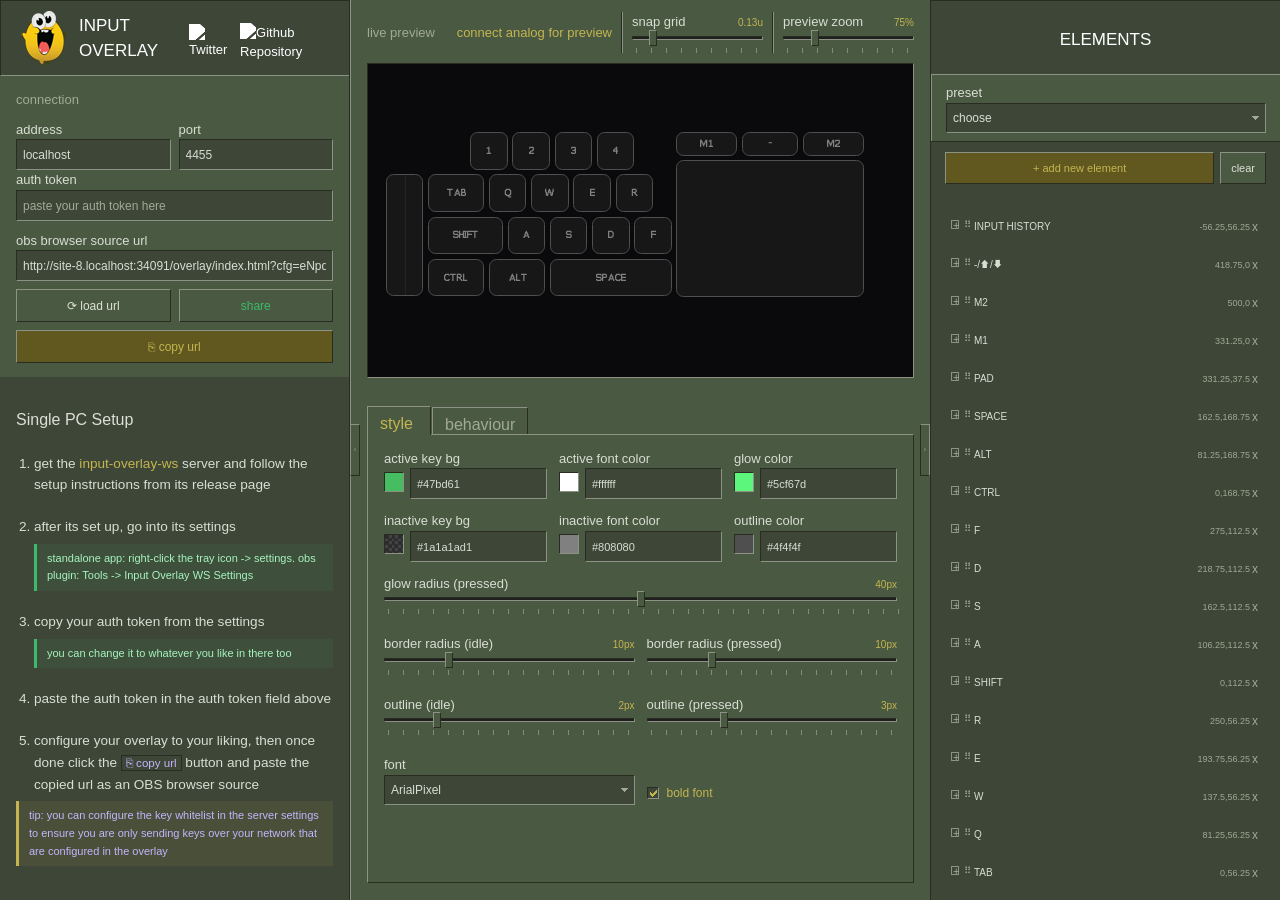
==== overlay/index.html @ 1a4e4457 "overlay: keycode helpers, move dirs, input_history el, move to top on active bool" ====
<!-- guh -->
<!doctype html>
<html lang="en">

<head>
    <meta charset="utf-8">
    <meta name="viewport" content="width=device-width, initial-scale=1.0">
    <title>input overlay configurator</title>
    <link rel="icon" type="image/png" href="media/favicon.png" />
    <link rel="preconnect" href="https://fonts.googleapis.com">
    <link rel="preconnect" href="https://fonts.gstatic.com" crossorigin>
    <link href="https://fonts.googleapis.com/css2?family=Inter:wght@300;400;500;600;700&display=swap" rel="stylesheet">
    <link rel="stylesheet" href="https://cdn.jsdelivr.net/npm/@simonwep/pickr/dist/themes/classic.min.css"
        onerror="this.href='scripts/libs/pickr.min.css'" />
    <link rel="stylesheet" type="text/css" href="style.css">
    <!--suppress JSDeprecatedSymbols -->
    <script>if (navigator.onLine) { document.write('<script src="https://cdn.counter.dev/script.js" data-id="8990aad5-58d6-440b-9322-f04502f4214f" data-utcoffset="1"><\/script>') }</script>
</head>

<body>
    <div class="overlay-container" id="overlay">
        <div class="status-wrapper" id="status-wrapper">
            <div class="return status" id="return">
                <button class="return-button" style="background: none; border: none; color:aliceblue; cursor:pointer;"
                    id="return-button">edit this overlay</button>
            </div>
            <div class="status" id="status">
                <div class="status-current" id="status-current">connecting...</div>
                <div class="status-log" id="status-log"></div>
            </div>
        </div>
        <div class="container" id="inner-overlay-container"
            style="position:absolute;top:50%;left:50%;transform:translate(-50%,-50%);">
            <div class="top-section">
                <div class="keyboard-section" id="keyboard-target"></div>
            </div>
            <div class="bottom-section" id="mouse-target"></div>
        </div>
    </div>
    <div id="configurator">
        <aside class="cfg-sidebar" id="cfg-sidebar">
            <div class="cfg-title">
                <img src="media/favicon.png" width="54" alt="" />
                <span class="cfg-title-text">INPUT OVERLAY</span>
                <a href="https://x.com/girlglock_" target="_blank" style="margin-right: 1px;"><img
                        src="https://www.toptal.com/designers/htmlarrows/assets/images/twitter-button-light-4b743ac5.svg"
                        style="width: 14px; height: 14px; margin-right: 1px; margin-top: 8px; filter: brightness(0) saturate(100%) invert(100%);"
                        alt="Twitter">
                </a>
                <a href="https://github.com/girlglock/input-overlay" target="_blank" style="margin-right: 1px;"><img
                        src="https://upload.wikimedia.org/wikipedia/commons/9/91/Octicons-mark-github.svg"
                        style="width: 14px; height: 14px; margin-right: 1px; margin-top: 8px; filter: brightness(0) saturate(100%) invert(100%);"
                        alt="Github Repository">
                </a>
            </div>

            <section class="cfg-panel">
                <div class="cfg-panel-title">connection</div>
                <div class="cfg-row cfg-row--2col">
                    <div class="cfg-field">
                        <label class="cfg-label" for="wsaddress">address</label>
                        <input class="cfg-input config-input" id="wsaddress" type="text" value="localhost">
                    </div>
                    <div class="cfg-field">
                        <label class="cfg-label" for="wsport">port</label>
                        <input class="cfg-input config-input" id="wsport" type="number" value="4455">
                    </div>
                </div>
                <div class="cfg-field">
                    <label class="cfg-label" for="wsauth">auth token</label>
                    <input class="cfg-input config-input" id="wsauth" type="text"
                        style="-webkit-text-security: disc;"
                        placeholder="paste your auth token here">
                </div>
                <div class="cfg-field" style="margin-top:10px;">
                    <label class="cfg-label" for="generatedlink">obs browser source url</label>
                    <div class="link-container">
                        <input class="cfg-input" id="generatedlink" type="text">
                    </div>
                </div>
                <div class="cfg-row cfg-row--2col cfg-btn-grid" style="margin-top:8px;">
                    <button class="cfg-btn" id="loadbtn">⟳ load url</button>
                    <button class="cfg-btn cfg-btn--share" id="copysharebtn">share</button>
                    <button class="cfg-btn cfg-btn--accent" id="copybtn">⎘ copy url</button>
                </div>
                <div id="authwarning" class="cfg-auth-warning" style="display:none;">
                    ⚠ copy url includes your auth token, don't share it publicly. use share button instead
                </div>
            </section>
            <div class="cfg-flyouts">
                <div class="cfg-accordion-inner instructions">
                    <h1>Single PC Setup</h1>
                    <ol>
                        <li>get the <a href="https://github.com/girlglock/input-overlay/releases"
                                target="_blank">input-overlay-ws</a> server and follow the setup instructions from its release page</li>
                        <li>after its set up, go into its settings</li>
                        <blockquote class="note note--green">standalone app: right-click the tray icon -> settings. obs plugin: Tools -> Input Overlay WS Settings</blockquote>
                        <li>copy your auth token from the settings</li>
                        <blockquote class="note note--green">you can change it to whatever you like in there too
                        </blockquote>
                        <li>paste the auth token in the auth token field above</li>
                        <li>configure your overlay to your liking, then once done click the <code>⎘ copy url</code> button
                            and paste the copied url as an OBS
                            browser source</li>
                    </ol>
                    <blockquote class="note note--purple">tip: you can configure the key whitelist in the
                        server settings to ensure you
                        are only sending keys over your network that are configured in the overlay
                    </blockquote>
                    <br>
                    <h1>Sending keys to another pc</h1>
                    <small>(eg. from gaming to streaming pc)</small>
                    <ol>
                        <warning class="note note--red">this will not work with the obs-plugin version of the input-overlay-ws! you will have to use the standalone app version!</warning>
                        <li>open the input-overlay-ws server <b>on your gaming pc</b></li>
                        <li>right-click the tray icon -> settings -> enable the http server</li>
                        <li>change the host of the ws server to the address of your gaming pc
                            <br><small>run <code>ipconfig</code> in cmd and copy the local IPv4
                                address (usually 192.168.0.1 or 192.168.X.X with X being 0-255)</small>
                        </li>
                        <li>click the <code>open in browser</code> button inside the http server settings</li>
                        <li>enter the gaming pc's address in both the <strong>input-overlay-ws</strong> and the
                            hosted
                            <strong>configurator</strong>
                        </li>
                        <li>click the <code>⎘ copy url</code> button to copy your hosted overlay url from the
                            hosted configurator and add it as a browser source in your OBS running on the
                            streaming pc</li>
                    </ol>
                    <blockquote class="note note--purple">
                        <strong>cant connect from another pc?</strong><br>
                        Windows Firewall might block inbound connections by default. Run this in PowerShell
                        <strong>as Administrator</strong> on your gaming pc to allow the ws server ports:
                        <div class="fw-code-block">
                            <pre
                                id="fwCmdPre"><span class="pwsh-cmd">New-NetFirewallRule</span> <span class="pwsh-param">-DisplayName</span> <span class="pwsh-str">"input-overlay WS"</span> <span class="pwsh-param">-Direction</span> Inbound <span class="pwsh-param">-Protocol</span> TCP <span class="pwsh-param">-LocalPort</span> <span class="pwsh-num">4455</span> <span class="pwsh-param">-Action</span> Allow

<span class="pwsh-cmd">New-NetFirewallRule</span> <span class="pwsh-param">-DisplayName</span> <span class="pwsh-str">"input-overlay HTTP"</span> <span class="pwsh-param">-Direction</span> Inbound <span class="pwsh-param">-Protocol</span> TCP <span class="pwsh-param">-LocalPort</span> <span class="pwsh-num">4456</span> <span class="pwsh-param">-Action</span> Allow</pre>
                            <button class="cfg-btn" id="fwCopyBtn">⎘ copy</button>
                        </div>
                        <small>adjust the port numbers if you changed them from the defaults</small>
                    </blockquote>
                </div>
            </div>
        </aside>
        <button class="cfg-panel-toggle" id="leftPanelToggle" title="toggle panel">‹</button>
        <main class="cfg-main">
            <section class="cfg-panel cfg-preview-panel">
                <div style="display:flex;align-items:center;justify-content:space-between;margin-bottom:10px;">
                    <div class="cfg-panel-title" style="margin:0;">live preview</div>
                    <div style="display:flex;gap:8px;align-items:flex-start;max-width:480px;">
                        <button class="cfg-btn--link" id="analogconnectbtn" style="align-self:center;">connect analog
                            for preview</button>
                        <div class="cs-hr"
                            style="border-top:none;border-bottom:none;border-left:1px solid var(--border-dark);border-right:1px solid var(--border-light);width:1px;align-self:stretch;margin:0 1px;">
                        </div>
                        <div id="klPreviewControls" class="cfg-slider-field" style="display:none;flex:1;">
                            <div class="cfg-slider-header">
                                <label class="cfg-label" for="klGridSlider">snap grid</label>
                                <span class="cfg-slider-val" id="klGridLabel">0.13u</span>
                            </div>
                            <input type="range" id="klGridSlider" class="cfg-range" min="0" max="15" step="1" value="2">
                        </div>
                        <div class="cs-hr"
                            style="border-top:none;border-bottom:none;border-left:1px solid var(--border-dark);border-right:1px solid var(--border-light);width:1px;align-self:stretch;margin:0 1px;">
                        </div>
                        <div class="cfg-slider-field" style="flex:1;">
                            <div class="cfg-slider-header">
                                <label class="cfg-label" for="previewZoomSlider">preview zoom</label>
                                <span class="cfg-slider-val" id="previewZoomLabel">75%</span>
                            </div>
                            <input type="range" id="previewZoomSlider" class="cfg-range" min="10" max="300" step="5"
                                value="75">
                        </div>
                    </div>
                </div>
                <div class="preview-wrapper" id="preview-wrapper">
                    <video class="preview-bg" autoplay muted loop playsinline id="bgvideo">
                        <source src="" id="bgsource" type="video/mp4">
                    </video>
                    <div id="previewScrollArea" style="position:absolute;inset:0;overflow:auto;z-index:11;">
                        <div id="klPreviewCenter"
                            style="min-width:100%;min-height:100%;display:inline-flex;align-items:center;justify-content:center;box-sizing:border-box;padding:60px;">
                            <div class="preview-container" id="klPreviewContent" style="zoom:0.75;">
                                <div id="preview-keyboard" class="keyboard-section"></div>
                                <div id="preview-mouse" class="mouse-section"></div>
                            </div>
                        </div>
                    </div>
                    <canvas id="klGridCanvas"
                        style="position:absolute;top:0;left:0;pointer-events:none;display:none;z-index:20;"></canvas>
                </div>
            </section>
            <div class="cfg-row1">
                <div class="cs-tabs cfg-main-tabs">

                    <input type="radio" class="radiotab" name="cfgMainTab" id="cfgMainTab_style" checked>
                    <label class="label" for="cfgMainTab_style">style</label>
                    <div class="panel">
                        <div class="cfg-color-grid">
                            <div class="cfg-field">
                                <label class="cfg-label" for="activebgcolorhex">active key bg</label>
                                <div class="color-input-group">
                                    <div id="activebgcolor" class="config-input pickr-target"
                                        data-initial-color="#202020"></div>
                                    <input id="activebgcolorhex"
                                        class="cfg-input cfg-input--color config-input color-hex-input" type="text"
                                        maxlength="9" value="#202020">
                                </div>
                            </div>
                            <div class="cfg-field">
                                <label class="cfg-label" for="fontcolorhex">active font color</label>
                                <div class="color-input-group">
                                    <div id="fontcolor" class="config-input pickr-target" data-initial-color="#ffffff">
                                    </div>
                                    <input id="fontcolorhex"
                                        class="cfg-input cfg-input--color config-input color-hex-input" type="text"
                                        maxlength="9" value="#ffffff">
                                </div>
                            </div>
                            <div class="cfg-field">
                                <label class="cfg-label" for="activecolorhex">glow color</label>
                                <div class="color-input-group">
                                    <div id="activecolor" class="config-input pickr-target"
                                        data-initial-color="#8b5cf6"></div>
                                    <input id="activecolorhex"
                                        class="cfg-input cfg-input--color config-input color-hex-input" type="text"
                                        maxlength="9" value="#8b5cf6">
                                </div>
                            </div>
                            <div class="cfg-field">
                                <label class="cfg-label" for="backgroundcolorhex">inactive key bg</label>
                                <div class="color-input-group">
                                    <div id="backgroundcolor" class="config-input pickr-target"
                                        data-initial-color="#1a1a1ad1"></div>
                                    <input id="backgroundcolorhex"
                                        class="cfg-input cfg-input--color config-input color-hex-input" type="text"
                                        maxlength="9" value="#1a1a1ad1">
                                </div>
                            </div>
                            <div class="cfg-field">
                                <label class="cfg-label" for="inactivecolorhex">inactive font color</label>
                                <div class="color-input-group">
                                    <div id="inactivecolor" class="config-input pickr-target"
                                        data-initial-color="#808080"></div>
                                    <input id="inactivecolorhex"
                                        class="cfg-input cfg-input--color config-input color-hex-input" type="text"
                                        maxlength="9" value="#808080">
                                </div>
                            </div>
                            <div class="cfg-field">
                                <label class="cfg-label" for="outlinecolorhex">outline color</label>
                                <div class="color-input-group">
                                    <div id="outlinecolor" class="config-input pickr-target"
                                        data-initial-color="#4f4f4f"></div>
                                    <input id="outlinecolorhex"
                                        class="cfg-input cfg-input--color config-input color-hex-input" type="text"
                                        maxlength="9" value="#4f4f4f">
                                </div>
                            </div>
                        </div>
                        <div class="cfg-slider-pair">
                            <div class="cfg-slider-field" style="grid-column: 1 / -1;">
                                <div class="cfg-slider-header">
                                    <label class="cfg-label" for="glowradius">glow radius (pressed)</label>
                                    <span class="cfg-slider-val" id="glowradiusvalue">24px</span>
                                </div>
                                <input id="glowradius" class="cfg-range config-input" type="range" max="80" min="0"
                                    step="2" value="24">
                            </div>
                        </div>
                        <div class="cfg-slider-pair">
                            <div class="cfg-slider-field">
                                <div class="cfg-slider-header">
                                    <label class="cfg-label" for="borderradius">border radius (idle)</label>
                                    <span class="cfg-slider-val" id="borderradiusvalue">8px</span>
                                </div>
                                <input id="borderradius" class="cfg-range config-input" type="range" max="40" min="0"
                                    step="1" value="8">
                            </div>
                            <div class="cfg-slider-field">
                                <div class="cfg-slider-header">
                                    <label class="cfg-label" for="pressedradius">border radius (pressed)</label>
                                    <span class="cfg-slider-val" id="pressedradiusvalue">8px</span>
                                </div>
                                <input id="pressedradius" class="cfg-range config-input" type="range" max="40" min="0"
                                    step="1" value="8">
                            </div>
                        </div>
                        <div class="cfg-slider-pair">
                            <div class="cfg-slider-field">
                                <div class="cfg-slider-header">
                                    <label class="cfg-label" for="outlinescaleunpressed">outline (idle)</label>
                                    <span class="cfg-slider-val" id="outlinescaleunpressedvalue">2px</span>
                                </div>
                                <input id="outlinescaleunpressed" class="cfg-range config-input" type="range" max="10"
                                    min="0" step="0.25" value="2">
                            </div>
                            <div class="cfg-slider-field">
                                <div class="cfg-slider-header">
                                    <label class="cfg-label" for="outlinescalepressed">outline (pressed)</label>
                                    <span class="cfg-slider-val" id="outlinescalepressedvalue">2px</span>
                                </div>
                                <input id="outlinescalepressed" class="cfg-range config-input" type="range" max="10"
                                    min="0" step="0.25" value="2">
                            </div>
                        </div>
                        <div class="cfg-slider-pair">
                            <div class="cfg-field">
                                <label class="cfg-label" for="fontfamily">font</label>
                                <select class="cfg-select config-input" id="fontfamily">
                                    <option value="ArialPixel">ArialPixel</option>
                                    <option value="Borevs">Borevs</option>
                                    <option value="bitcount-prop-single">Bitcount Prop Single</option>
                                    <option value="bungee">Bungee</option>
                                    <option value="comfortaa">Comfortaa</option>
                                    <option value="fredoka">Fredoka</option>
                                    <option value="lexend">Lexend</option>
                                    <option value="lexend-giga">Lexend Giga</option>
                                    <option value="lilita-one">Lilita One</option>
                                    <option value="press-start-2p">Press Start 2P</option>
                                    <option value="smooch-sans">Smooch Sans</option>
                                    <option value="sora">Sora</option>
                                    <option value="special-elite">Special Elite</option>
                                    <option value="abel">Abel</option>
                                    <option value="archivo-black">Archivo Black</option>
                                    <option value="arimo">Arimo</option>
                                    <option value="bebas-neue">Bebas Neue</option>
                                    <option value="caveat-brush">Caveat Brush</option>
                                    <option value="chewy">Chewy</option>
                                    <option value="cinzel">Cinzel</option>
                                    <option value="fjalla-one">Fjalla One</option>
                                    <option value="inter">Inter</option>
                                    <option value="josefin-sans">Josefin Sans</option>
                                    <option value="knewave">Knewave</option>
                                    <option value="lato">Lato</option>
                                    <option value="montserrat">Montserrat</option>
                                    <option value="noto-sans">Noto Sans</option>
                                    <option value="open-sans">Open Sans</option>
                                    <option value="orbitron">Orbitron</option>
                                    <option value="oswald">Oswald</option>
                                    <option value="pacifico">Pacifico</option>
                                    <option value="raleway">Raleway</option>
                                    <option value="roboto-condensed">Roboto Condensed</option>
                                    <option value="roboto-mono">Roboto Mono</option>
                                    <option value="roboto">Roboto</option>
                                    <option value="share-tech">Share Tech</option>
                                    <option value="titan-one">Titan One</option>
                                    <option value="ubuntu">Ubuntu</option>
                                    <option value="miku">Miku 01</option>
                                </select>
                            </div>
                            <div class="cfg-field" style="display:flex;flex-direction:column;justify-content:flex-end;">
                                <label class="cfg-checkbox">
                                    <input type="checkbox" checked class="config-input" id="boldfont">
                                    <span class="cfg-checkbox-box"></span>
                                    <span class="cfg-checkbox-label">bold font</span>
                                </label>
                            </div>
                        </div>
                    </div>

                    <input type="radio" class="radiotab" name="cfgMainTab" id="cfgMainTab_behaviour">
                    <label class="label" for="cfgMainTab_behaviour">behaviour</label>
                    <div class="panel">
                        <div class="cfg-slider-pair">
                            <div class="cfg-slider-field">
                                <div class="cfg-slider-header">
                                    <label class="cfg-label" for="pressscale">press scale</label>
                                    <span class="cfg-slider-val" id="pressscalevalue">1.05x</span>
                                </div>
                                <input id="pressscale" class="cfg-range config-input" type="range" max="300" min="0"
                                    step="5" value="100">
                            </div>
                            <div class="cfg-slider-field">
                                <div class="cfg-slider-header">
                                    <label class="cfg-label" for="animationspeed">anim speed</label>
                                    <span class="cfg-slider-val" id="animationspeedvalue">1.0x</span>
                                </div>
                                <input id="animationspeed" class="cfg-range config-input" type="range" max="1000"
                                    min="0" step="10" value="100">
                            </div>
                        </div>
                        <div style="display: flex; gap: 10px; flex-wrap: wrap;">
                            <label class="cfg-checkbox">
                                <input type="checkbox" class="config-input" id="hidescrollcombo">
                                <span class="cfg-checkbox-box"></span>
                                <span class="cfg-checkbox-label">hide scroll combo</span>
                            </label>
                        </div>
                        <div class="cfg-sub-tabs cs-tabs">
                            <input type="radio" class="radiotab" name="cfgBehaviourTab" id="cfgBehaviourTab_analog" checked>
                            <label class="label" for="cfgBehaviourTab_analog">analog</label>
                            <div class="panel">
                                <div class="cfg-field">
                                    <label class="cfg-label" for="analogdisplaymode">display mode</label>
                                    <select class="cfg-select config-input" id="analogdisplaymode">
                                        <option value="fill">fill</option>
                                        <option value="percent">percent</option>
                                        <option value="both">both</option>
                                    </select>
                                </div>
                                <div class="cfg-field">
                                    <label class="cfg-label" for="keylegendmode">legend fill mode</label>
                                    <select class="cfg-select config-input" id="keylegendmode">
                                        <option value="fading">fading</option>
                                        <option value="inverting">inverting</option>
                                        <option value="digital">digital</option>
                                    </select>
                                </div>
                                <div style="display: flex; gap: 10px; flex-wrap: wrap;">
                                    <label class="cfg-checkbox">
                                        <input type="checkbox" class="config-input" id="analogsmoothing">
                                        <span class="cfg-checkbox-box"></span>
                                        <span class="cfg-checkbox-label">smoothing</span>
                                    </label>
                                    <label class="cfg-checkbox">
                                        <input type="checkbox" class="config-input" id="forcedisableanalog">
                                        <span class="cfg-checkbox-box"></span>
                                        <span class="cfg-checkbox-label">force disable</span>
                                    </label>
                                </div>
                            </div>

                            <input type="radio" class="radiotab" name="cfgBehaviourTab" id="cfgBehaviourTab_mouse">
                            <label class="label" for="cfgBehaviourTab_mouse">mouse pad</label>
                            <div class="panel">
                                <div style="display: flex; gap: 10px; align-items: center; flex-wrap: wrap;">
                                    <div style="display: flex; align-items: center; gap: 6px;">
                                        <label class="cfg-label" style="margin-bottom:0;" for="mousetrailmode">mode</label>
                                        <select id="mousetrailmode" class="cfg-select config-input" style="width:120px;">
                                            <option value="wrap">wrap</option>
                                            <option value="pan">pan</option>
                                        </select>
                                    </div>
                                    <label class="cfg-checkbox">
                                        <input type="checkbox" class="config-input" id="mousetrailm1highlight">
                                        <span class="cfg-checkbox-box"></span>
                                        <span class="cfg-checkbox-label">highlight m1</span>
                                    </label>
                                    <label class="cfg-checkbox">
                                        <input type="checkbox" class="config-input" id="showmousedistance">
                                        <span class="cfg-checkbox-box"></span>
                                        <span class="cfg-checkbox-label">dist tracker</span>
                                    </label>
                                    <label class="cfg-checkbox">
                                        <input type="checkbox" class="config-input" id="resetmousedistanceafterfade">
                                        <span class="cfg-checkbox-box"></span>
                                        <span class="cfg-checkbox-label" id="resetmousedistanceafterfadelabel">reset dist after fadeout</span>
                                    </label>
                                </div>
                                <div class="cfg-slider-pair">
                                    <div class="cfg-slider-field">
                                        <div class="cfg-slider-header">
                                            <label class="cfg-label" for="mousetraillength">trail length</label>
                                            <span class="cfg-slider-val" id="mousetraillengthvalue">150pts</span>
                                        </div>
                                        <input id="mousetraillength" class="cfg-range config-input" type="range" min="10"
                                            max="1000" step="10" value="150">
                                    </div>
                                    <div class="cfg-slider-field">
                                        <div class="cfg-slider-header">
                                            <label class="cfg-label" for="mousetrailfadeout">fade duration</label>
                                            <span class="cfg-slider-val" id="mousetrailfadeoutvalue">600ms</span>
                                        </div>
                                        <input id="mousetrailfadeout" class="cfg-range config-input" type="range" min="0"
                                            max="3000" step="50" value="600">
                                    </div>
                                </div>
                                <div class="cfg-slider-pair">
                                    <div class="cfg-slider-field">
                                        <div class="cfg-slider-header">
                                            <label class="cfg-label" for="mousetrailsensitivity">sensitivity</label>
                                            <span class="cfg-slider-val" id="mousetrailsensitivityvalue">1.0x</span>
                                        </div>
                                        <input id="mousetrailsensitivity" class="cfg-range config-input" type="range" min="1"
                                            max="5000" step="5" value="100">
                                    </div>
                                    <div class="cfg-slider-field">
                                        <div class="cfg-slider-header">
                                            <label class="cfg-label" for="mousedistancedpi">mouse DPI (dist tracker)</label>
                                            <span class="cfg-slider-val" id="mousedistancedpivalue" style="opacity:0.4">400 DPI</span>
                                        </div>
                                        <input id="mousedistancedpi" class="cfg-range config-input" type="range" min="100"
                                            max="32000" step="50" value="400" disabled>
                                    </div>
                                </div>
                                <div style="display: flex; gap: 8px; align-items: flex-end;">
                                    <div class="cfg-field" id="mousepadtexture-field" style="flex: 1">
                                        <label class="cfg-label" for="mousepadtexture">background texture url</label>
                                        <input class="cfg-input config-input" id="mousepadtexture" type="text"
                                            placeholder="https://... direct image link">
                                    </div>
                                    <div class="cfg-field">
                                        <label class="cfg-label" for="mousepadtexturezoom">scale</label>
                                        <input class="cfg-input config-input" id="mousepadtexturezoom" type="number" min="0.1"
                                            max="10" step="0.1" value="1" style="width:70px;">
                                    </div>
                                    <div class="cfg-field">
                                        <label class="cfg-label" for="mousepadtextureopacity">opacity</label>
                                        <input class="cfg-input config-input" id="mousepadtextureopacity" type="number" min="0"
                                            max="1" step="0.05" value="1" style="width:70px;">
                                    </div>
                                </div>
                            </div>

                            <input type="radio" class="radiotab" name="cfgBehaviourTab" id="cfgBehaviourTab_gamepad">
                            <label class="label" for="cfgBehaviourTab_gamepad">gamepad</label>
                            <div class="panel">
                                <div class="cfg-slider-field">
                                    <div class="cfg-slider-header">
                                        <label class="cfg-label" for="gamepaddeadzone">joystick deadzone</label>
                                        <span class="cfg-slider-val" id="gamepaddeadzonevalue">8%</span>
                                    </div>
                                    <input id="gamepaddeadzone" class="cfg-range config-input" type="range" min="0" max="50" step="1" value="3">
                                </div>
                            </div>
                        </div>
                    </div>

                </div>
            </div>
        </main>
        <button class="cfg-panel-toggle" id="rightPanelToggle" title="toggle panel">›</button>
        <aside class="cfg-layout-sidebar" id="cfg-layout-sidebar">
            <div class="cfg-title" style="padding:12px 14px 8px;flex-shrink:0;border-left: none !important;">
                <span class="cfg-title-text">ELEMENTS</span>
            </div>
            <div class="cfg-panel"
                style="flex-shrink:0;padding:8px 14px;border-bottom:none; border-left: 1px solid var(--border-light);">
                <div class="cfg-field">
                    <label class="cfg-label" for="layoutPresets">preset</label>
                    <select class="cfg-select" id="layoutPresets">
                        <option value="0" selected>choose</option>
                        <option
                            value="https://overlay.girlglock.com/?cfg=[base64]">
                            left keyboard + mouse</option>
                        <option
                            value="https://overlay.girlglock.com?cfg=[base64]">
                            movement + mouse</option>
                        <option
                            value="https://overlay.girlglock.com?cfg=[base64]">
                            minimal keyboard & mouse buttons</option>
                        <option
                            value="https://overlay.girlglock.com?cfg=[base64]">
                            wasd + mouse buttons</option>
                        <option
                            value="https://overlay.girlglock.com?cfg=[base64]">
                            full qwerty keyboard</option>
                        <option
                            value="https://overlay.girlglock.com?cfg=[base64]">
                            deadlock by @susuFPS</option>
                        <option
                            value="https://overlay.girlglock.com?cfg=[base64]">
                            Wallhack x Miku OS</option>
                        <option
                            value="https://overlay.girlglock.com?cfg=[base64]">
                            gamepad example</option>
                    </select>
                </div>
            </div>
            <div id="klEditor"
                style="display:flex;flex-direction:column;flex:1;min-height:0;padding:8px 14px; border-left: none; background: var(--secondary-bg); border-top: 1px solid var(--border-dark);">
                <div style="padding:2px 0 8px;display:flex;gap:6px;flex-shrink:0;">
                    <button class="cfg-btn cfg-btn--accent" id="klAddKeyBtn"
                        style="font-size:11px;padding:3px 10px;flex:1;">+ add new element</button>
                    <button class="cfg-btn" id="klClearBtn" style="font-size:11px;padding:3px 10px;">clear</button>
                </div>
                <div id="klElementList" style="flex:1;min-height:0;overflow-y:auto;"></div>
            </div>

            <div class="kl-add-popup" id="klAddPopup" style="display:none;">
                <div class="cs-dialog kl-add-dialog">
                    <div class="heading">
                        <div class="wrapper">
                            <span class="text">add element</span>
                        </div>
                        <button class="cs-btn close" id="klAddCancelBtn"></button>
                    </div>
                    <div class="content">
                        <div class="cs-tabs kl-add-tabs" id="klAddTabs"></div>
                    </div>
                    <div class="kl-add-props">
                        <div id="klAddLabelRow" style="display:none;">
                            <span class="cfg-label" id="klAddLabelHdr">label</span>
                            <div class="kl-add-label-inputs" id="klAddLabelInputs"></div>
                        </div>
                        <div class="kl-add-btm-row">
                            <div class="kl-add-dim">
                                <label for="klAddW" class="cfg-label">w</label>
                                <input class="cfg-input" id="klAddW" type="number" step="0.5" min="0.25" value="1">
                            </div>
                            <div class="kl-add-dim">
                                <label for="klAddH" class="cfg-label">h</label>
                                <input class="cfg-input" id="klAddH" type="number" step="0.5" min="0.25" value="1">
                            </div>
                            <button class="cfg-btn kl-add-confirm" id="klAddConfirmBtn">add</button>
                            <button class="cfg-btn" id="klAddCancelBtn2">cancel</button>
                        </div>
                    </div>
                </div>
            </div>
        </aside>
    </div>

    <script src="scripts/libs/AnalogSense.js"></script>
    <script src="scripts/libs/pickr.min.js"></script>
    <script src="scripts/libs/pako.min.js"></script>
    <script type="module" src="scripts/main.js"></script>
    <script>
        document.addEventListener("DOMContentLoaded", () => {
            let timer;
            const returnBox = document.getElementById("return");
            document.addEventListener("mousemove", () => {
                returnBox.classList.add("show");
                clearTimeout(timer);
                timer = setTimeout(() => returnBox.classList.remove("show"), 1500);
            });
            document.getElementById("return-button").addEventListener("click", () => {
                const url = new URL(window.location.href);
                url.searchParams.delete("ws");
                window.location.href = url.toString();
            });

            document.getElementById("fwCopyBtn").addEventListener("click", () =>
                navigator.clipboard.writeText(document.getElementById("fwCmdPre").textContent)
            );


        });

        window.setDynamicScale = function setDynamicScale() {
            const container = document.getElementById("inner-overlay-container");
            if (!container) return;
            container.style.transformOrigin = "0 0";
            container.style.transform = "none";

            requestAnimationFrame(() => {
                const cr = container.getBoundingClientRect();
                let left = cr.left, top = cr.top, right = cr.right, bottom = cr.bottom;
                container.querySelectorAll(".mousepad-wrap").forEach(wrap => {
                    const wr = wrap.getBoundingClientRect();
                    if (wr.width === 0 && wr.height === 0) return;
                    if (wr.left < left) left = wr.left;
                    if (wr.top < top) top = wr.top;
                    if (wr.right > right) right = wr.right;
                    if (wr.bottom > bottom) bottom = wr.bottom;
                });

                const totalW = right - left;
                const totalH = bottom - top;
                const scale = Math.min(window.innerWidth / totalW, window.innerHeight / totalH) * 0.65;
                const vw = window.innerWidth / 2;
                const vh = window.innerHeight / 2;
                const unionCX = left + totalW / 2;
                const unionCY = top + totalH / 2;
                const tx = -(unionCX - vw) * scale;
                const ty = -(unionCY - vh) * scale;

                container.style.transform = `translate(${tx}px, ${ty}px) scale(${scale})`;
            });
        }
        window.addEventListener("resize", window.setDynamicScale);
    </script>
</body>

</html>
---- overlay/scripts/libs/pickr.min.css ----
/*! Pickr 1.9.1 MIT | https://github.com/Simonwep/pickr */
.pickr{position:relative;overflow:visible;transform:translateY(0)}.pickr *{box-sizing:border-box;outline:none;border:none;-webkit-appearance:none}.pickr .pcr-button{position:relative;height:2em;width:2em;padding:.5em;cursor:pointer;font-family:-apple-system,BlinkMacSystemFont,"Segoe UI","Roboto","Helvetica Neue",Arial,sans-serif;border-radius:.15em;background:url("data:image/svg+xml;utf8, <svg xmlns=\"http://www.w3.org/2000/svg\" viewBox=\"0 0 50 50\" stroke=\"%2342445A\" stroke-width=\"5px\" stroke-linecap=\"round\"><path d=\"M45,45L5,5\"></path><path d=\"M45,5L5,45\"></path></svg>") no-repeat center;background-size:0;transition:all .3s}.pickr .pcr-button::before{position:absolute;content:"";top:0;left:0;width:100%;height:100%;background:url("data:image/svg+xml;utf8, <svg xmlns=\"http://www.w3.org/2000/svg\" viewBox=\"0 0 2 2\"><path fill=\"white\" d=\"M1,0H2V1H1V0ZM0,1H1V2H0V1Z\"/><path fill=\"gray\" d=\"M0,0H1V1H0V0ZM1,1H2V2H1V1Z\"/></svg>");background-size:.5em;border-radius:.15em;z-index:-1}.pickr .pcr-button::before{z-index:initial}.pickr .pcr-button::after{position:absolute;content:"";top:0;left:0;height:100%;width:100%;transition:background .3s;background:var(--pcr-color);border-radius:.15em}.pickr .pcr-button.clear{background-size:70%}.pickr .pcr-button.clear::before{opacity:0}.pickr .pcr-button.clear:focus{box-shadow:0 0 0 1px rgba(255,255,255,.85),0 0 0 3px var(--pcr-color)}.pickr .pcr-button.disabled{cursor:not-allowed}.pickr *,.pcr-app *{box-sizing:border-box;outline:none;border:none;-webkit-appearance:none}.pickr input:focus,.pickr input.pcr-active,.pickr button:focus,.pickr button.pcr-active,.pcr-app input:focus,.pcr-app input.pcr-active,.pcr-app button:focus,.pcr-app button.pcr-active{box-shadow:0 0 0 1px rgba(255,255,255,.85),0 0 0 3px var(--pcr-color)}.pickr .pcr-palette,.pickr .pcr-slider,.pcr-app .pcr-palette,.pcr-app .pcr-slider{transition:box-shadow .3s}.pickr .pcr-palette:focus,.pickr .pcr-slider:focus,.pcr-app .pcr-palette:focus,.pcr-app .pcr-slider:focus{box-shadow:0 0 0 1px rgba(255,255,255,.85),0 0 0 3px rgba(0,0,0,.25)}.pcr-app{position:fixed;display:flex;flex-direction:column;z-index:10000;border-radius:.1em;background:#fff;opacity:0;visibility:hidden;transition:opacity .3s,visibility 0s .3s;font-family:-apple-system,BlinkMacSystemFont,"Segoe UI","Roboto","Helvetica Neue",Arial,sans-serif;box-shadow:0 .15em 1.5em 0 rgba(0,0,0,.1),0 0 1em 0 rgba(0,0,0,.03);left:0;top:0}.pcr-app.visible{transition:opacity .3s;visibility:visible;opacity:1}.pcr-app .pcr-swatches{display:flex;flex-wrap:wrap;margin-top:.75em}.pcr-app .pcr-swatches.pcr-last{margin:0}@supports(display: grid){.pcr-app .pcr-swatches{display:grid;align-items:center;grid-template-columns:repeat(auto-fit, 1.75em)}}.pcr-app .pcr-swatches>button{font-size:1em;position:relative;width:calc(1.75em - 5px);height:calc(1.75em - 5px);border-radius:.15em;cursor:pointer;margin:2.5px;flex-shrink:0;justify-self:center;transition:all .15s;overflow:hidden;background:rgba(0,0,0,0);z-index:1}.pcr-app .pcr-swatches>button::before{position:absolute;content:"";top:0;left:0;width:100%;height:100%;background:url("data:image/svg+xml;utf8, <svg xmlns=\"http://www.w3.org/2000/svg\" viewBox=\"0 0 2 2\"><path fill=\"white\" d=\"M1,0H2V1H1V0ZM0,1H1V2H0V1Z\"/><path fill=\"gray\" d=\"M0,0H1V1H0V0ZM1,1H2V2H1V1Z\"/></svg>");background-size:6px;border-radius:.15em;z-index:-1}.pcr-app .pcr-swatches>button::after{content:"";position:absolute;top:0;left:0;width:100%;height:100%;background:var(--pcr-color);border:1px solid rgba(0,0,0,.05);border-radius:.15em;box-sizing:border-box}.pcr-app .pcr-swatches>button:hover{filter:brightness(1.05)}.pcr-app .pcr-swatches>button:not(.pcr-active){box-shadow:none}.pcr-app .pcr-interaction{display:flex;flex-wrap:wrap;align-items:center;margin:0 -0.2em 0 -0.2em}.pcr-app .pcr-interaction>*{margin:0 .2em}.pcr-app .pcr-interaction input{letter-spacing:.07em;font-size:.75em;text-align:center;cursor:pointer;color:#75797e;background:#f1f3f4;border-radius:.15em;transition:all .15s;padding:.45em .5em;margin-top:.75em}.pcr-app .pcr-interaction input:hover{filter:brightness(0.975)}.pcr-app .pcr-interaction input:focus{box-shadow:0 0 0 1px rgba(255,255,255,.85),0 0 0 3px rgba(66,133,244,.75)}.pcr-app .pcr-interaction .pcr-result{color:#75797e;text-align:left;flex:1 1 8em;min-width:8em;transition:all .2s;border-radius:.15em;background:#f1f3f4;cursor:text}.pcr-app .pcr-interaction .pcr-result::-moz-selection{background:#4285f4;color:#fff}.pcr-app .pcr-interaction .pcr-result::selection{background:#4285f4;color:#fff}.pcr-app .pcr-interaction .pcr-type.active{color:#fff;background:#4285f4}.pcr-app .pcr-interaction .pcr-save,.pcr-app .pcr-interaction .pcr-cancel,.pcr-app .pcr-interaction .pcr-clear{color:#fff;width:auto}.pcr-app .pcr-interaction .pcr-save,.pcr-app .pcr-interaction .pcr-cancel,.pcr-app .pcr-interaction .pcr-clear{color:#fff}.pcr-app .pcr-interaction .pcr-save:hover,.pcr-app .pcr-interaction .pcr-cancel:hover,.pcr-app .pcr-interaction .pcr-clear:hover{filter:brightness(0.925)}.pcr-app .pcr-interaction .pcr-save{background:#4285f4}.pcr-app .pcr-interaction .pcr-clear,.pcr-app .pcr-interaction .pcr-cancel{background:#f44250}.pcr-app .pcr-interaction .pcr-clear:focus,.pcr-app .pcr-interaction .pcr-cancel:focus{box-shadow:0 0 0 1px rgba(255,255,255,.85),0 0 0 3px rgba(244,66,80,.75)}.pcr-app .pcr-selection .pcr-picker{position:absolute;height:18px;width:18px;border:2px solid #fff;border-radius:100%;-webkit-user-select:none;-moz-user-select:none;user-select:none}.pcr-app .pcr-selection .pcr-color-palette,.pcr-app .pcr-selection .pcr-color-chooser,.pcr-app .pcr-selection .pcr-color-opacity{position:relative;-webkit-user-select:none;-moz-user-select:none;user-select:none;display:flex;flex-direction:column;cursor:grab;cursor:-webkit-grab}.pcr-app .pcr-selection .pcr-color-palette:active,.pcr-app .pcr-selection .pcr-color-chooser:active,.pcr-app .pcr-selection .pcr-color-opacity:active{cursor:grabbing;cursor:-webkit-grabbing}.pcr-app[data-theme=classic]{width:28.5em;max-width:95vw;padding:.8em}.pcr-app[data-theme=classic] .pcr-selection{display:flex;justify-content:space-between;flex-grow:1}.pcr-app[data-theme=classic] .pcr-selection .pcr-color-preview{position:relative;z-index:1;width:2em;display:flex;flex-direction:column;justify-content:space-between;margin-right:.75em}.pcr-app[data-theme=classic] .pcr-selection .pcr-color-preview::before{position:absolute;content:"";top:0;left:0;width:100%;height:100%;background:url("data:image/svg+xml;utf8, <svg xmlns=\"http://www.w3.org/2000/svg\" viewBox=\"0 0 2 2\"><path fill=\"white\" d=\"M1,0H2V1H1V0ZM0,1H1V2H0V1Z\"/><path fill=\"gray\" d=\"M0,0H1V1H0V0ZM1,1H2V2H1V1Z\"/></svg>");background-size:.5em;border-radius:.15em;z-index:-1}.pcr-app[data-theme=classic] .pcr-selection .pcr-color-preview .pcr-last-color{cursor:pointer;border-radius:.15em .15em 0 0;z-index:2}.pcr-app[data-theme=classic] .pcr-selection .pcr-color-preview .pcr-current-color{border-radius:0 0 .15em .15em}.pcr-app[data-theme=classic] .pcr-selection .pcr-color-preview .pcr-last-color,.pcr-app[data-theme=classic] .pcr-selection .pcr-color-preview .pcr-current-color{background:var(--pcr-color);width:100%;height:50%}.pcr-app[data-theme=classic] .pcr-selection .pcr-color-palette{width:100%;height:8em;z-index:1}.pcr-app[data-theme=classic] .pcr-selection .pcr-color-palette .pcr-palette{flex-grow:1;border-radius:.15em}.pcr-app[data-theme=classic] .pcr-selection .pcr-color-palette .pcr-palette::before{position:absolute;content:"";top:0;left:0;width:100%;height:100%;background:url("data:image/svg+xml;utf8, <svg xmlns=\"http://www.w3.org/2000/svg\" viewBox=\"0 0 2 2\"><path fill=\"white\" d=\"M1,0H2V1H1V0ZM0,1H1V2H0V1Z\"/><path fill=\"gray\" d=\"M0,0H1V1H0V0ZM1,1H2V2H1V1Z\"/></svg>");background-size:.5em;border-radius:.15em;z-index:-1}.pcr-app[data-theme=classic] .pcr-selection .pcr-color-chooser,.pcr-app[data-theme=classic] .pcr-selection .pcr-color-opacity{margin-left:.75em}.pcr-app[data-theme=classic] .pcr-selection .pcr-color-chooser .pcr-picker,.pcr-app[data-theme=classic] .pcr-selection .pcr-color-opacity .pcr-picker{left:50%;transform:translateX(-50%)}.pcr-app[data-theme=classic] .pcr-selection .pcr-color-chooser .pcr-slider,.pcr-app[data-theme=classic] .pcr-selection .pcr-color-opacity .pcr-slider{width:8px;flex-grow:1;border-radius:50em}.pcr-app[data-theme=classic] .pcr-selection .pcr-color-chooser .pcr-slider{background:linear-gradient(to bottom, hsl(0, 100%, 50%), hsl(60, 100%, 50%), hsl(120, 100%, 50%), hsl(180, 100%, 50%), hsl(240, 100%, 50%), hsl(300, 100%, 50%), hsl(0, 100%, 50%))}.pcr-app[data-theme=classic] .pcr-selection .pcr-color-opacity .pcr-slider{background:linear-gradient(to bottom, transparent, black),url("data:image/svg+xml;utf8, <svg xmlns=\"http://www.w3.org/2000/svg\" viewBox=\"0 0 2 2\"><path fill=\"white\" d=\"M1,0H2V1H1V0ZM0,1H1V2H0V1Z\"/><path fill=\"gray\" d=\"M0,0H1V1H0V0ZM1,1H2V2H1V1Z\"/></svg>");background-size:100%,50%}
---- overlay/style.css ----
/* guh */

@font-face {
    font-family: 'PerfectDOSVGA437';
    src: url('scripts/fonts/PerfectDOSVGA437Win.woff2') format('woff2'),
         url('scripts/fonts/PerfectDOSVGA437Win.woff') format('woff');
    font-weight: normal;
    font-style: normal;
}

:root {
    --bg: #4a5942;
    --secondary-bg: #3e4637;
    --accent: #c4b550;
    --secondary-accent: #958831;
    --accent-dim: #615820;
    --text: #dedfd6;
    --secondary-text: #d8ded3;
    --text-3: #a0aa95;
    --green: #3dba6b;
    --red: #e05252;
    --radius-sm: 0px;
    --radius: 0px;
    --radius-lg: 0px;
    --font-ui: Arial;
    --sidebar-w: 350px;
    --transition: 0.05s ease;
    --border-light: #8c9284;
    --border-dark: #292c21;
    --disabled-text: #292c21;
    --disabled-text-shadow: #75806f;
    --outline: #000;
    --slider: #7f8c7f;
    --slider-bg: #1f1f1f;
    --scrollbar-track: #5a6a50;
}

*,
*::before,
*::after {
    box-sizing: border-box;
    margin: 0;
    padding: 0;
}

* {
    --key-width-modifier: 1;
    --key-height-modifier: 1;
    --font-weight: 1;
    --active-color: rgba(55, 0, 94, 0.33);
}

input,
button,
textarea,
select {
    font: inherit;
}

body {
    margin: 0;
    padding: 0;
    height: 100vh;
    overflow: hidden;
    background: var(--bg);
    color: var(--text);
    font-family: var(--font-ui);
    font-size: 13px;
    line-height: 1.5;
    -webkit-font-smoothing: none;
    font-smooth: never;
    text-rendering: optimizeSpeed;
}

body.overlay-mode {
    background: transparent;
}

::-webkit-scrollbar {
    width: 18px;
}

::-webkit-scrollbar-track {
    background-color: var(--scrollbar-track);
    width: 18px;
    border: 1px solid var(--border-dark);
    border-left: 0;
}

::-webkit-scrollbar-thumb {
    width: 17px;
    background-color: var(--bg);
    border: 1px solid;
    border-color: var(--border-light) var(--border-dark) var(--border-dark) var(--border-light);
}

::-webkit-scrollbar-corner {
    background-color: var(--scrollbar-track);
}

::-webkit-scrollbar-button {
    display: none;
}

a {
    color: var(--accent);
    text-decoration: none;
}

a:hover {
    color: var(--secondary-accent);
    text-decoration: underline;
}

code {
    font-family: var(--font-ui), ui-monospace, monospace;
    font-size: 0.85em;
    background: var(--secondary-bg);
    border: 1px solid var(--border-dark);
    padding: 1px 4px;
    color: #c4b5fd;
}

h1 {
    font-size: 1rem;
    font-weight: 400;
    margin: 16px 0 6px;
    color: var(--text);
}

h2 {
    font-size: 0.9rem;
    font-weight: 400;
    margin: 12px 0 4px;
    color: var(--text);
}

h3 {
    font-size: 0.8rem;
    margin: 12px 0 4px;
    color: var(--secondary-text);
}

p {
    margin: 4px 0 8px;
    color: var(--secondary-text);
    font-size: 0.85rem;
}

ol,
ul {
    padding-left: 18px;
    margin: 6px 0;
    color: var(--secondary-text);
    font-size: 0.85rem;
}

li {
    margin-top: 20px;
}

#configurator {
    display: none;
    width: 100vw;
    height: 100vh;
    overflow: hidden;
    background: var(--bg);
}

#configurator.cfg-active {
    display: flex;
    position: relative;
}

.cfg-sidebar {
    flex: 0 1 var(--sidebar-w);
    min-width: 180px;
    height: 100vh;
    display: flex;
    flex-direction: column;
    gap: 0;
    overflow-y: auto;
    overflow-x: hidden;
    background: var(--secondary-bg);
    border-right: 1px solid var(--border-dark);
    flex-shrink: 0;
    scrollbar-width: thin;
    scrollbar-color: var(--border-light) transparent;
    transition: flex-basis 0.15s ease, min-width 0.15s ease;
}

.cfg-sidebar.collapsed {
    flex: 0 0 0 !important;
    min-width: 0 !important;
    overflow: hidden;
}

.cfg-panel-toggle {
    position: absolute;
    top: 50%;
    transform: translateY(-50%);
    width: 10px;
    height: 52px;
    background: var(--bg);
    border: 1px solid;
    cursor: pointer;
    padding: 0;
    display: flex;
    align-items: center;
    justify-content: center;
    color: var(--text-3);
    font-size: 7px;
    user-select: none;
    z-index: 10;
    font-family: var(--font-ui);
}

#leftPanelToggle {
    border-color: var(--border-light) var(--border-dark) var(--border-dark) var(--border-light);
}

#rightPanelToggle {
    border-color: var(--border-light) var(--border-light) var(--border-dark) var(--border-dark);
}

.cfg-panel-toggle:hover {
    background: var(--secondary-bg);
    color: var(--text);
}

.cfg-panel-toggle:active {
    border-color: var(--border-dark) var(--border-light) var(--border-light) var(--border-dark);
}



.cfg-title {
    display: flex;
    align-items: center;
    justify-content: center;
    gap: 8px;
    padding: 10px 16px;
    border-bottom: 1px solid var(--border-light);
    border-left: 1px solid var(--border-dark);
    background: var(--secondary-bg);
    border-top: 1px solid var(--border-dark);
    flex-shrink: 0;
    min-height: 75px;
}

.cfg-title-text {
    font-size: 17px;
    color: #fff;
}

.cfg-flyouts {
    display: flex;
    flex-direction: column;
}

.cfg-accordion-toggle {
    display: none;
}

.cfg-accordion-label {
    display: flex;
    align-items: center;
    gap: 8px;
    padding: 7px 16px;
    font-size: 11px;
    color: var(--secondary-text);
    cursor: pointer;
    user-select: none;
    list-style: none;
    background: var(--bg);
    border-top: 1px solid var(--border-light);
    border-bottom: 1px solid var(--border-dark);
    transition: background var(--transition), color var(--transition);
}

.cfg-accordion-label::before {
    content: ">";
    font-size: 11px;
    color: var(--text-3);
    display: inline-block;
    transition: transform 0.1s;
    width: 12px;
    flex-shrink: 0;
}

.cfg-accordion-toggle:checked+.cfg-accordion-label {
    background: var(--secondary-accent);
    color: #fff;
}

.cfg-accordion-toggle:checked+.cfg-accordion-label::before {
    transform: rotate(90deg);
}

.cfg-accordion-label:hover {
    background: var(--secondary-accent);
    color: var(--text);
}

.cfg-accordion-content {
    max-height: 0;
    overflow: hidden;
    transition: max-height 0.15s ease;
    background: var(--secondary-bg);
}

.cfg-accordion-toggle:checked~.cfg-accordion-content {
    max-height: 9999px;
}

.cfg-accordion-inner {
    padding: 14px 16px;
    font-size: 12px;
    color: var(--secondary-text);
    line-height: 1.6;
}

.cfg-panel {
    padding: 14px 16px;
    background-color: var(--bg);
}

.cfg-panel-title {
    color: var(--text-3);
    margin-bottom: 10px;
}

.cfg-main {
    flex: 1;
    min-width: 0;
    height: 100vh;
    display: flex;
    flex-direction: column;
    overflow: hidden;
    background: var(--bg);
}

.cfg-preview-panel {
    flex: 0 1 auto;
    min-height: 0;
    border-left: 1px solid var(--border-light);
    padding: 12px 16px;
    background: var(--bg);
}

.cfg-panel-hint {
    font-size: 10px;
    color: var(--text-3);
}

.preview-wrapper {
    position: relative;
    width: 100%;
    height: clamp(150px, 35vh, 450px);
    min-height: 0;
    overflow: hidden;
    background: #0a0a0c;
    border: 1px solid;
    border-color: var(--border-dark) var(--border-light) var(--border-light) var(--border-dark);
}

.preview-bg {
    position: absolute;
    inset: 0;
    width: 100%;
    height: 100%;
    object-fit: cover;
    filter: blur(6px) brightness(0.75);
    transform: scale(1.1);
    pointer-events: none;
}

.preview-container {
    position: relative;
    display: flex;
    flex-direction: column;
    gap: 15px;
    z-index: 10;
}

.cfg-unified {
    flex: 1;
    min-height: 0;
    display: flex;
    flex-direction: column;
    overflow-y: auto;
    overflow-x: hidden;
    scrollbar-width: thin;
    scrollbar-color: var(--border-light) transparent;
    container-type: inline-size;
}

.cfg-row1 {
    flex: 1;
    min-height: 0;
    display: flex;
    flex-direction: column;
    padding: 16px;
    border-left: 1px solid var(--border-light);
}

.cfg-main-tabs.cs-tabs {
    flex: 1;
    min-height: 0;
    display: grid;
    grid-template-rows: auto 1fr;
    grid-template-columns: repeat(2, auto) 1fr;
    row-gap: 0;
    padding: 0;
}

.cfg-main-tabs.cs-tabs .label {
    grid-row: 1;
    padding: 5px 12px;
    color: var(--text-3);
    align-self: start;
    margin-top: 1px;
}

.cfg-main-tabs.cs-tabs .radiotab:checked+.label {
    color: var(--accent);
    padding: 5px 12px;
    margin-top: 0;
    border-bottom: none;
}

.cfg-main-tabs.cs-tabs .radiotab:checked+.label::before {
    background-color: var(--bg);
}

.cfg-main-tabs.cs-tabs .panel {
    grid-row: 2;
    grid-column: 1 / -1;
    height: 100%;
    min-height: 0;
    overflow-y: auto;
    padding: 14px 16px;
}

.cfg-main-tabs.cs-tabs .radiotab:checked+.label+.panel {
    display: flex;
    flex-direction: column;
    gap: 12px;
}

.cfg-sub-tabs.cs-tabs {
    display: grid;
    grid-template-rows: auto 1fr;
    grid-template-columns: repeat(3, auto) 1fr;
    min-height: 0;
}

.cfg-sub-tabs.cs-tabs .label {
    grid-row: 1;
    padding: 4px 12px;
    font-size: 0.85rem;
    color: var(--text-3);
    align-self: start;
    margin-top: 1px;
}

.cfg-sub-tabs.cs-tabs .radiotab:checked+.label {
    color: var(--accent);
    margin-top: 0;
    border-bottom: none;
}

.cfg-sub-tabs.cs-tabs .radiotab:checked+.label::before {
    background-color: var(--bg);
}

.cfg-sub-tabs.cs-tabs .panel {
    grid-row: 2;
    grid-column: 1 / -1;
    min-height: 0;
    overflow-y: auto;
    padding: 14px 16px;
    display: none;
}

.cfg-sub-tabs.cs-tabs .radiotab:checked+.label+.panel {
    display: flex;
    flex-direction: column;
    gap: 12px;
}

.cfg-row2 {
    flex: 1;
    min-height: 0;
    display: flex;
    flex-direction: column;
    border-top: 1px solid var(--border-light);
    border-left: 1px solid var(--border-light);
}

.cfg-section--full {
    flex: 1;
    padding: 14px 16px;
    display: flex;
    flex-direction: column;
    gap: 10px;
}

.cfg-section-title {
    color: var(--text-3);
}

.cfg-section {
    display: flex;
    flex-direction: column;
    gap: 12px;
}

.cfg-layout-title-row {
    display: flex;
    align-items: center;
    flex-wrap: wrap;
}

.cfg-layout-presets-inline {
    display: flex;
    align-items: center;
    gap: 8px;
    margin-bottom: 0;
}

.cfg-layout-presets-inline .cfg-label {
    margin-bottom: 0;
    white-space: nowrap;
}

.cfg-layout-presets-inline .cfg-select {
    width: 200px;
}

.cfg-label {
    display: block;
    color: var(--secondary-text);
    user-select: none;
}

.cfg-field {
    margin-bottom: 0px;
}

.cfg-row {
    display: flex;
    gap: 8px;
}

.cfg-row--2col>* {
    flex: 1;
    min-width: 0;
}

.cfg-btn-grid {
    flex-wrap: wrap;
}

.cfg-btn-grid>* {
    flex: 1 1 calc(50% - 4px);
    min-width: 0;
}

.pcr-button {
    max-width: 20px !important;
    max-height: 20px !important;
    margin-bottom: 5px !important;
    border-radius: 0 !important;
    border: 1px solid !important;
    border-color: var(--border-dark) var(--border-light) var(--border-light) var(--border-dark) !important;
}

.pcr-button::after {
    border-radius: 0 !important;
}

.cfg-btn {
    background: var(--bg);
    border: 1px solid;
    border-color: var(--border-light) var(--border-dark) var(--border-dark) var(--border-light);
    color: var(--text);
    font-family: var(--font-ui);
    font-size: 12px;
    font-weight: 400;
    padding: 4px 10px 3px;
    cursor: pointer;
    white-space: nowrap;
    line-height: 1.5rem;
    user-select: none;
}

.cfg-btn:hover {
    background: var(--secondary-accent);
    color: #fff;
}

.cfg-btn--link {
    background: none;
    border: none;
    color: var(--accent);
    font-family: var(--font-ui);
    padding: 0;
    cursor: pointer;
    white-space: nowrap;
    user-select: none;
}

.cfg-btn--link:hover {
    color: var(--secondary-accent);
    text-decoration: underline;
}

.cfg-btn:active {
    border-color: var(--border-dark) var(--border-light) var(--border-light) var(--border-dark);
}

.cfg-btn:disabled {
    color: var(--disabled-text);
    text-shadow: var(--disabled-text-shadow) 1px 1px;
    pointer-events: none;
}

.cfg-btn--accent {
    background: var(--accent-dim);
    border-color: var(--border-light) var(--border-dark) var(--border-dark) var(--border-light);
    color: var(--accent);
}

.cfg-btn--accent:hover {
    background: var(--secondary-accent);
}

.cfg-btn.copied {
    color: var(--green);
}

.cfg-btn--share {
    background: var(--bg);
    border-color: var(--border-light) var(--border-dark) var(--border-dark) var(--border-light);
    color: var(--green);
}

.cfg-btn--share:hover {
    background: var(--secondary-accent);
    color: #fff;
}

.cfg-auth-warning {
    font-size: 10px;
    color: #e8a838;
    margin-top: 5px;
    line-height: 1.4;
    opacity: 0.85;
}

.cfg-input {
    width: 100%;
    background: var(--secondary-bg);
    border: 1px solid;
    border-color: var(--border-dark) var(--border-light) var(--border-light) var(--border-dark);
    color: var(--secondary-text);
    font-family: var(--font-ui);
    font-size: 12px;
    padding: 3px 6px 2px;
    outline: none;
    line-height: 1.5rem;
}

.cfg-input:focus {
    color: var(--accent);
}

.cfg-input::placeholder {
    color: var(--text-3);
}

.cfg-input--color {
    font-family: var(--font-ui), monospace;
    font-size: 11px;
}

.cfg-input::selection {
    background: var(--secondary-accent);
    color: #fff;
}


.cfg-select {
    width: 100%;
    background: var(--secondary-bg);
    border: 1px solid;
    border-color: var(--border-dark) var(--border-light) var(--border-light) var(--border-dark);
    color: var(--secondary-text);
    font-family: var(--font-ui);
    font-size: 12px;
    padding: 5px 24px 5px 6px;
    outline: none;
    appearance: none;
    -webkit-appearance: none;
    border-radius: 0;
    background-image: url("data:image/svg+xml,%3Csvg xmlns='http://www.w3.org/2000/svg' width='7' height='4' viewBox='0 0 7 4'%3E%3Cpath d='M0,0 1,0 1,1 0,1 M1,0 2,0 2,1 1,1 M2,0 3,0 3,1 2,1 M3,0 4,0 4,1 3,1 M4,0 5,0 5,1 4,1 M5,0 6,0 6,1 5,1 M6,0 7,0 7,1 6,1 M1,1 2,1 2,2 1,2 M2,1 3,1 3,2 2,2 M3,1 4,1 4,2 3,2 M4,1 5,1 5,2 4,2 M5,1 6,1 6,2 5,2 M2,2 3,2 3,3 2,3 M3,2 4,2 4,3 3,3 M4,2 5,2 5,3 4,3 M3,3 4,3 4,4 3,4 ' fill='%23a0aa95'/%3E%3C/svg%3E");
    background-repeat: no-repeat;
    background-position: right 6px center;
    user-select: none;
}

.cfg-select:hover,
.cfg-select:focus {
    color: var(--accent);
    background-image: url("data:image/svg+xml,%3Csvg xmlns='http://www.w3.org/2000/svg' width='7' height='4' viewBox='0 0 7 4'%3E%3Cpath d='M0,0 1,0 1,1 0,1 M1,0 2,0 2,1 1,1 M2,0 3,0 3,1 2,1 M3,0 4,0 4,1 3,1 M4,0 5,0 5,1 4,1 M5,0 6,0 6,1 5,1 M6,0 7,0 7,1 6,1 M1,1 2,1 2,2 1,2 M2,1 3,1 3,2 2,2 M3,1 4,1 4,2 3,2 M4,1 5,1 5,2 4,2 M5,1 6,1 6,2 5,2 M2,2 3,2 3,3 2,3 M3,2 4,2 4,3 3,3 M4,2 5,2 5,3 4,3 M3,3 4,3 4,4 3,4 ' fill='%23ffffff'/%3E%3C/svg%3E");
}

.cfg-select option {
    background: var(--secondary-bg);
    color: var(--secondary-text);
}

.cfg-checkboxes {
    display: flex;
    flex-direction: column;
    gap: 6px;
}

.cfg-checkbox {
    position: relative;
    display: flex;
    align-items: center;
    gap: 8px;
    cursor: pointer;
    user-select: none;
}

.cfg-checkbox input {
    position: absolute;
    clip: rect(1px, 1px, 1px, 1px);
    padding: 0;
    border: 0;
    height: 1px;
    width: 1px;
    overflow: hidden;
}

.cfg-checkbox-box {
    display: inline-block;
    width: 12px;
    height: 12px;
    background: var(--secondary-bg);
    border: 1px solid;
    border-color: var(--border-dark) var(--border-light) var(--border-light) var(--border-dark);
    flex-shrink: 0;
    position: relative;
    background-repeat: no-repeat;
    background-position: center;
}

.cfg-checkbox input:checked+.cfg-checkbox-box {
    background-image: url("data:image/svg+xml,%3Csvg xmlns='http://www.w3.org/2000/svg' width='10' height='10' viewBox='0 0 10 10'%3E%3Cpath d='M2,6 3,6 3,7 2,7 M3,5 4,5 4,6 3,6 M2,5 3,5 3,6 2,6 M2,4 3,4 3,5 2,5 M3,6 4,6 4,7 3,7 M3,7 4,7 4,8 3,8 M4,6 5,6 5,7 4,7 M4,7 5,7 5,8 4,8 M4,8 5,8 5,9 4,9 M5,7 6,7 6,8 5,8 M5,6 6,6 6,7 5,7 M5,5 6,5 6,6 5,6 M6,4 7,4 7,5 6,5 M6,5 7,5 7,6 6,6 M6,6 7,6 7,7 6,7 M7,5 8,5 8,6 7,6 M7,4 8,4 8,5 7,5 M7,3 8,3 8,4 7,4 M8,4 9,4 9,5 8,5 M8,3 9,3 9,4 8,4 M8,2 9,2 9,3 8,3 ' fill='%23c4b550'/%3E%3C/svg%3E");
}

.cfg-checkbox input:checked~.cfg-checkbox-label {
    color: var(--accent);
}

.cfg-checkbox-label {
    font-size: 12px;
    color: var(--secondary-text);
    line-height: 1.5rem;
}

.cfg-checkbox:hover .cfg-checkbox-label {
    color: var(--text);
}

.cfg-slider-pair {
    display: grid;
    grid-template-columns: 1fr 1fr;
    gap: 12px;
    margin-bottom: 8px;
}

.cfg-color-grid {
    display: grid;
    grid-template-columns: repeat(3, 1fr);
    gap: 12px;
}

.cfg-slider-trio {
    display: grid;
    grid-template-columns: repeat(3, 1fr);
    gap: 12px;
    margin-bottom: 8px;
}

.cfg-slider-quad {
    display: grid;
    grid-template-columns: repeat(4, 1fr);
    gap: 12px;
    margin-bottom: 8px;
}

.cfg-slider-field {
    display: flex;
    flex-direction: column;
    gap: 4px;
}

.cfg-slider-field::after {
    content: "";
    display: block;
    height: 5px;
    margin-top: 4px;
    margin-left: 4px;
    width: calc(100% - 4px + 5px);
    background-image: linear-gradient(to right, var(--slider) 1px, transparent 1px);
    background-size: 15px 5px;
}

.cfg-slider-header {
    display: flex;
    justify-content: space-between;
    align-items: baseline;
}

.cfg-slider-val {
    font-size: 10px;
    font-weight: 400;
    color: var(--accent);
    font-variant-numeric: tabular-nums;
    font-family: var(--font-ui), monospace;
}

.cfg-range {
    -webkit-appearance: none;
    appearance: none;
    width: 100%;
    height: 4px;
    background: var(--slider-bg);
    border: 1px solid;
    border-color: var(--border-dark) var(--border-light) var(--border-light) var(--border-dark);
    outline: none;
    cursor: pointer;
}

.cfg-range::-webkit-slider-thumb {
    -webkit-appearance: none;
    width: 8px;
    height: 16px;
    background: var(--bg);
    border: 1px solid;
    border-color: var(--border-light) var(--border-dark) var(--border-dark) var(--border-light);
    border-radius: 0;
    cursor: pointer;
}

.cfg-range::-moz-range-thumb {
    width: 8px;
    height: 16px;
    background: var(--bg);
    border: 1px solid;
    border-color: var(--border-light) var(--border-dark) var(--border-dark) var(--border-light);
    border-radius: 0;
    cursor: pointer;
}

.cs-hr {
    border: none;
    border-top: 1px solid var(--border-dark);
    border-bottom: 1px solid var(--border-light);
    margin: 8px 0;
}

.color-input-group {
    display: flex;
    gap: 6px;
    align-items: center;
}


.cfg-addbtn {
    flex-shrink: 0;
    width: 26px;
    height: 26px;
    background: var(--secondary-bg);
    border: 1px solid;
    border-color: var(--border-light) var(--border-dark) var(--border-dark) var(--border-light);
    color: var(--secondary-text);
    font-size: 16px;
    line-height: 1;
    cursor: pointer;
    display: flex;
    align-items: center;
    justify-content: center;
    padding: 0;
    font-family: var(--font-ui);
}

.cfg-addbtn:hover {
    background: var(--accent-dim);
    color: var(--accent);
}

.cfg-addbtn:active {
    border-color: var(--border-dark) var(--border-light) var(--border-light) var(--border-dark);
}


.cfg-tags-container {
    flex: 1;
    min-width: 0;
    background: var(--secondary-bg);
    border: 1px solid;
    border-color: var(--border-dark) var(--border-light) var(--border-light) var(--border-dark);
    padding: 4px;
    min-height: 44px;
    display: flex;
    flex-wrap: wrap;
    gap: 3px;
    align-content: flex-start;
}

.cfg-tag {
    display: inline-flex;
    align-items: center;
    background: var(--secondary-bg);
    border: 1px solid;
    border-color: var(--border-light) var(--border-dark) var(--border-dark) var(--border-light);
    padding: 1px 2px 1px 5px;
    font-family: var(--font-ui);
    font-size: 11px;
    color: var(--secondary-text);
    gap: 2px;
    max-width: 100%;
}

.cfg-tag-label {
    cursor: pointer;
    overflow: hidden;
    text-overflow: ellipsis;
    white-space: nowrap;
}

.cfg-tag-label:hover {
    color: var(--accent);
}

.cfg-tag-remove {
    background: none;
    border: none;
    color: var(--text-3);
    cursor: pointer;
    padding: 0 1px;
    font-size: 13px;
    line-height: 1;
    flex-shrink: 0;
}

.cfg-tag-remove:hover {
    color: var(--red);
}

.cfg-tags-placeholder {
    color: var(--text-3);
    font-size: 11px;
    font-family: var(--font-ui);
    font-style: italic;
    padding: 2px 1px;
    align-self: center;
}

.cfg-analog-status {
    margin-top: 6px;
    font-size: 10px;
    color: var(--secondary-text);
    font-family: var(--font-ui), monospace;
}

.link-container {
    display: flex;
    gap: 6px;
    transition: box-shadow 0.8s ease;
}

.link-container.hint {
    box-shadow: 0 0 20px 2px rgba(196, 181, 80, 0.3);
    transition: box-shadow 0.1s ease;
}

.note {
    display: block;
    padding: 6px 10px;
    font-size: 11px;
    margin: 6px 0;
    border-left: 3px solid;
}

.note--green {
    background: rgba(61, 186, 107, 0.08);
    border-color: var(--green);
    color: #a7f3c0;
}

.note--red {
    background: rgba(224, 82, 82, 0.08);
    border-color: var(--red);
    color: #fca5a5;
}

.note--purple {
    background: rgba(196, 181, 80, 0.08);
    border-color: var(--accent);
    color: #c4b5fd;
}

.fw-code-block {
    position: relative;
    margin: 6px 0 4px;
}

.fw-code-block pre {
    margin: 0;
    padding: 6px 8px;
    padding-right: 70px;
    background: #000;
    border: 1px solid;
    border-color: var(--border-dark) var(--border-light) var(--border-light) var(--border-dark);
    color: #d4d4d4;
    font-family: 'PerfectDOSVGA437', ui-monospace, monospace;
    font-size: 11px;
    line-height: 1.6;
    white-space: pre-wrap;
}

.pwsh-cmd   { color: #dcdcaa; }
.pwsh-param { color: #9cdcfe; }
.pwsh-str   { color: #ce9178; }
.pwsh-num   { color: #b5cea8; }

.fw-code-block .cfg-btn {
    position: absolute;
    top: 4px;
    right: 4px;
    font-size: 10px;
    padding: 2px 6px;
}

.cs-note {
    display: block;
    padding: 6px 10px;
    font-size: 11px;
    margin: 6px 0;
    background: var(--bg);
    border: 1px solid var(--border-dark);
    color: var(--secondary-text);
}

.key-list-table {
    width: 100%;
    border-collapse: collapse;
    margin: 8px 0;
    font-size: 12px;
}

.key-list-table th,
.key-list-table td {
    padding: 5px 8px;
    text-align: left;
    border-bottom: 1px solid var(--border-dark);
    color: var(--secondary-text);
}

.key-list-table th {
    font-size: 10px;
    color: var(--text-3);
    background: var(--bg);
}

.key-list-table tr:last-child td {
    border-bottom: none;
}

.key-list-table td:first-child {
    color: var(--text);
}

.key-add-popup {
    position: fixed;
    z-index: 10000;
    min-width: 300px;
    max-width: 380px;
    background: var(--bg);
    border: 1px solid;
    border-color: var(--border-light) var(--border-dark) var(--border-dark) var(--border-light);
    box-shadow: 0 8px 32px rgba(0, 0, 0, 0.6);
}

.key-add-popup-content {
    padding: 16px;
}

.key-add-popup-content h3 {
    margin: 0 0 14px;
    font-size: 12px;
    color: var(--text);
}

.popup-buttons {
    display: flex;
    gap: 8px;
    margin-top: 14px;
}

.popup-buttons .cfg-btn {
    flex: 1;
    justify-content: center;
}

.cs-btn {
    background-color: var(--secondary-bg);
    color: #fff;
    padding: 4px 5px 3px;
    font-size: 1rem;
    line-height: 1.5rem;
    border: 1px solid;
    border-color: var(--border-light) var(--border-dark) var(--border-dark) var(--border-light);
    user-select: none;
    cursor: pointer;
    font-family: var(--font-ui);
}

.cs-btn:hover {
    background: var(--secondary-accent);
}

.cs-btn:focus-visible {
    padding: 3px 4px 2px;
    outline: 1px solid var(--outline);
}

.cs-btn:active {
    border-color: var(--border-dark) var(--border-light) var(--border-light) var(--border-dark);
}

.cs-btn:disabled {
    color: var(--disabled-text);
    text-shadow: var(--disabled-text-shadow) 1px 1px;
    pointer-events: none;
}

.cs-btn.close {
    padding: 0;
    width: 18px;
    height: 18px;
    background: no-repeat center center;
    background-image: url("data:image/svg+xml,%3Csvg xmlns='http://www.w3.org/2000/svg' width='16' height='16' viewBox='0 0 16 16'%3E%3Cpath d='M3,3 4,3 4,4 3,4 M4,3 5,3 5,4 4,4 M3,4 4,4 4,5 3,5 M4,4 5,4 5,5 4,5 M4,5 5,5 5,6 4,6 M5,5 6,5 6,6 5,6 M5,4 6,4 6,5 5,5 M5,6 6,6 6,7 5,7 M6,6 7,6 7,7 6,7 M6,5 7,5 7,6 6,6 M6,7 7,7 7,8 6,8 M6,8 7,8 7,9 6,9 M7,8 8,8 8,9 7,9 M7,7 8,7 8,8 7,8 M7,6 8,6 8,7 7,7 M8,6 9,6 9,7 8,7 M8,7 9,7 9,8 8,8 M8,8 9,8 9,9 8,9 M8,5 9,5 9,6 8,6 M9,5 10,5 10,6 9,6 M9,6 10,6 10,7 9,7 M9,4 10,4 10,5 9,5 M10,4 11,4 11,5 10,5 M10,5 11,5 11,6 10,6 M10,3 11,3 11,4 10,4 M11,3 12,3 12,4 11,4 M11,4 12,4 12,5 11,5 M9,8 10,8 10,9 9,9 M9,9 10,9 10,10 9,10 M8,9 9,9 9,10 8,10 M10,9 11,9 11,10 10,10 M10,10 11,10 11,11 10,11 M9,10 10,10 10,11 9,11 M11,10 12,10 12,11 11,11 M11,11 12,11 12,12 11,12 M10,11 11,11 11,12 10,12 M5,8 6,8 6,9 5,9 M5,9 6,9 6,10 5,10 M6,9 7,9 7,10 6,10 M4,9 5,9 5,10 4,10 M4,10 5,10 5,11 4,11 M5,10 6,10 6,11 5,11 M3,10 4,10 4,11 3,11 M3,11 4,11 4,12 3,12 M4,11 5,11 5,12 4,12 ' fill='%238c9284'/%3E%3C/svg%3E");
}

.cs-btn.copied {
    color: var(--green);
}

.cs-input {
    outline: 0;
    border: 1px solid;
    padding: 3px 6px 2px;
    font-size: 1rem;
    line-height: 1.0625rem;
    background-color: var(--secondary-bg);
    border-color: var(--border-dark) var(--border-light) var(--border-light) var(--border-dark);
    color: var(--secondary-text);
    font-family: var(--font-ui);
}

.cs-input:focus+.cs-input__label {
    color: var(--accent);
}

.cs-input::selection {
    background-color: var(--secondary-accent);
    color: white;
}

.cs-input:disabled {
    background-color: var(--bg);
    pointer-events: none;
    color: var(--text-3);
}

.cs-input__label {
    color: var(--secondary-text);
    user-select: none;
}

.cs-select {
    outline: 0;
    background-color: var(--secondary-bg);
    min-width: 150px;
    appearance: none;
    -webkit-appearance: none;
    border-radius: 0;
    background-image: url("data:image/svg+xml,%3Csvg xmlns='http://www.w3.org/2000/svg' width='7' height='4' viewBox='0 0 7 4'%3E%3Cpath d='M0,0 1,0 1,1 0,1 M1,0 2,0 2,1 1,1 M2,0 3,0 3,1 2,1 M3,0 4,0 4,1 3,1 M4,0 5,0 5,1 4,1 M5,0 6,0 6,1 5,1 M6,0 7,0 7,1 6,1 M1,1 2,1 2,2 1,2 M2,1 3,1 3,2 2,2 M3,1 4,1 4,2 3,2 M4,1 5,1 5,2 4,2 M5,1 6,1 6,2 5,2 M2,2 3,2 3,3 2,3 M3,2 4,2 4,3 3,3 M4,2 5,2 5,3 4,3 M3,3 4,3 4,4 3,4 ' fill='%23a0aa95'/%3E%3C/svg%3E");
    background-repeat: no-repeat;
    background-position: right 6px top 50%;
    line-height: 1.5rem;
    padding: 5px 20px 5px 6px;
    color: var(--secondary-text);
    border: 1px solid;
    border-color: var(--border-dark) var(--border-light) var(--border-light) var(--border-dark);
    user-select: none;
    font-family: var(--font-ui);
}

.cs-select:hover,
.cs-select:focus-within {
    background-image: url("data:image/svg+xml,%3Csvg xmlns='http://www.w3.org/2000/svg' width='7' height='4' viewBox='0 0 7 4'%3E%3Cpath d='M0,0 1,0 1,1 0,1 M1,0 2,0 2,1 1,1 M2,0 3,0 3,1 2,1 M3,0 4,0 4,1 3,1 M4,0 5,0 5,1 4,1 M5,0 6,0 6,1 5,1 M6,0 7,0 7,1 6,1 M1,1 2,1 2,2 1,2 M2,1 3,1 3,2 2,2 M3,1 4,1 4,2 3,2 M4,1 5,1 5,2 4,2 M5,1 6,1 6,2 5,2 M2,2 3,2 3,3 2,3 M3,2 4,2 4,3 3,3 M4,2 5,2 5,3 4,3 M3,3 4,3 4,4 3,4 ' fill='%23ffffff'/%3E%3C/svg%3E");
}

.cs-select option {
    background-color: var(--secondary-bg);
    color: var(--text-3);
}

.cs-select__label {
    color: var(--secondary-text);
    font-size: 1rem;
    line-height: 1.5rem;
    user-select: none;
}

.cs-checkbox {
    position: relative;
}

.cs-checkbox input {
    position: absolute;
    clip: rect(1px, 1px, 1px, 1px);
    padding: 0;
    border: 0;
    height: 1px;
    width: 1px;
    overflow: hidden;
}

.cs-checkbox input:focus-visible+.cs-checkbox__label {
    outline: dotted 2px var(--outline);
    outline-offset: 3px;
}

.cs-checkbox input:checked+.cs-checkbox__label:before {
    background-image: url("data:image/svg+xml,%3Csvg xmlns='http://www.w3.org/2000/svg' width='10' height='10' viewBox='0 0 10 10'%3E%3Cpath d='M2,6 3,6 3,7 2,7 M3,5 4,5 4,6 3,6 M2,5 3,5 3,6 2,6 M2,4 3,4 3,5 2,5 M3,6 4,6 4,7 3,7 M3,7 4,7 4,8 3,8 M4,6 5,6 5,7 4,7 M4,7 5,7 5,8 4,8 M4,8 5,8 5,9 4,9 M5,7 6,7 6,8 5,8 M5,6 6,6 6,7 5,7 M5,5 6,5 6,6 5,6 M6,4 7,4 7,5 6,5 M6,5 7,5 7,6 6,6 M6,6 7,6 7,7 6,7 M7,5 8,5 8,6 7,6 M7,4 8,4 8,5 7,5 M7,3 8,3 8,4 7,4 M8,4 9,4 9,5 8,5 M8,3 9,3 9,4 8,4 M8,2 9,2 9,3 8,3 ' fill='%23c4b550'/%3E%3C/svg%3E");
    background-repeat: no-repeat;
    background-position: center;
}

.cs-checkbox input:checked+.cs-checkbox__label {
    color: var(--accent);
}

.cs-checkbox .cs-checkbox__label {
    cursor: pointer;
    display: inline-block;
    user-select: none;
    color: var(--secondary-text);
    line-height: 1.5rem;
}

.cs-checkbox .cs-checkbox__label:before {
    content: "";
    display: inline-block;
    vertical-align: middle;
    width: 12px;
    height: 12px;
    background-color: var(--secondary-bg);
    border: 1px solid;
    border-color: var(--border-dark) var(--border-light) var(--border-light) var(--border-dark);
    margin-right: 7px;
}

.cs-checkbox .cs-checkbox__label:hover {
    color: white;
}

.cs-fieldset {
    border: none;
    user-select: none;
}

.cs-fieldset legend {
    color: var(--secondary-text);
    margin-bottom: 10px;
}

.cs-fieldset>div {
    padding-left: 10px;
}

.cs-slider {
    display: flex;
    flex-direction: column-reverse;
    width: 150px;
    user-select: none;
}

.cs-slider input {
    -webkit-appearance: none;
    appearance: none;
    width: 150px;
    height: 4px;
    background: var(--slider-bg);
    outline: none;
    border: 1px solid;
    border-color: var(--border-dark) var(--border-light) var(--border-light) var(--border-dark);
}

.cs-slider input::-webkit-slider-thumb {
    -webkit-appearance: none;
    width: 8px;
    height: 16px;
    background: var(--bg);
    cursor: pointer;
    border: 1px solid;
    border-color: var(--border-light) var(--border-dark) var(--border-dark) var(--border-light);
    border-radius: 0;
}

.cs-slider input::-moz-range-thumb {
    width: 8px;
    height: 16px;
    background: var(--bg);
    cursor: pointer;
    border: 1px solid;
    border-color: var(--border-light) var(--border-dark) var(--border-dark) var(--border-light);
    border-radius: 0;
}

.cs-slider label {
    color: var(--secondary-text);
    font-size: 1rem;
    line-height: 1.5rem;
    margin-bottom: 12px;
}

.cs-slider:has(input:focus) label {
    color: var(--accent);
}

.cs-slider .ruler {
    margin-top: 4px;
    margin-left: 4px;
    height: 5px;
    width: calc(100% + 5px);
    background-image: linear-gradient(to right, var(--slider) 1px, transparent 1px);
    background-size: 15px 5px;
}

.cs-slider .value {
    font-size: 0.8125rem;
    line-height: 1.5rem;
    color: var(--slider);
    display: flex;
    align-items: center;
    justify-content: space-between;
}

.cs-dialog {
    position: fixed;
    right: 0;
    top: 0;
    margin: auto;
    min-width: 350px;
    max-width: 510px;
    background-color: var(--bg);
    color: var(--text);
    border: 1px solid;
    border-color: var(--border-light) var(--border-dark) var(--border-dark) var(--border-light);
    padding: 4px;
    user-select: none;
}

.cs-dialog .heading {
    display: flex;
    align-items: center;
    justify-content: space-between;
    margin-top: 3px;
    padding-left: 10px;
}

.cs-dialog .heading .wrapper {
    display: flex;
    align-items: center;
    gap: 5px;
}

.cs-dialog .heading .wrapper .text {
    font-size: 1rem;
    line-height: 1.5rem;
    color: white;
}

.cs-dialog .content {
    padding: 10px;
}

.cs-dialog .footer-btns {
    float: right;
    margin: 4px 8px 8px 0;
}

.cs-dialog .footer-btns .cs-btn {
    width: 72px;
    text-align: left;
}

.cs-tooltip {
    position: relative;
    display: inline-block;
    color: white;
    line-height: 1.25rem;
    user-select: none;
}

.cs-tooltip:hover .text {
    visibility: visible;
}

.cs-tooltip .text {
    visibility: hidden;
    width: max-content;
    background-color: var(--secondary-accent);
    color: black;
    text-align: center;
    font-size: 11px;
    line-height: 1.5rem;
    position: absolute;
    z-index: 1;
    border: 1px solid var(--border-dark);
    padding: 2px 4px 1px;
    top: 100%;
    left: 0;
    margin-top: 2px;
}

.cs-progress-bar {
    width: 260px;
    height: 24px;
    padding: 3px;
    background-color: var(--secondary-bg);
    border: 1px solid;
    border-color: var(--border-dark) var(--border-light) var(--border-light) var(--border-dark);
}

.cs-progress-bar .bars {
    height: 100%;
    background-image: linear-gradient(to right, var(--accent) 8px, transparent 2px);
    background-size: 12px 16px;
}

.cs-tabs {
    display: flex;
    flex-wrap: wrap;
    align-items: center;
    user-select: none;
}

.cs-tabs .radiotab {
    position: absolute;
    opacity: 0;
}

.cs-tabs .label {
    cursor: pointer;
    font-size: 1rem;
    color: white;
    line-height: 1.5rem;
    height: 27px;
    padding: 4px 5px;
    text-align: left;
    min-width: 64px;
    position: relative;
    background-color: var(--bg);
    border-top: solid 1px var(--border-light);
    border-left: solid 1px var(--border-light);
    border-right: solid 1px var(--border-dark);
    border-bottom: none;
    margin-right: 1px;
    z-index: 10;
}

.cs-tabs .radiotab:checked+.label {
    background: var(--bg);
    padding: 5px;
    height: 29px;
    color: var(--accent);
}

.cs-tabs .radiotab:checked+.label::before {
    content: "";
    position: absolute;
    bottom: 0;
    left: 0;
    width: 100%;
    height: 1px;
    background-color: var(--bg);
}

.cs-tabs .panel {
    display: none;
    position: relative;
    bottom: 1px;
    padding: 32px 39px 27px;
    background: var(--bg);
    width: 100%;
    border-left: solid 1px var(--border-light);
    border-bottom: solid 1px var(--border-dark);
    border-right: solid 1px var(--border-dark);
    border-top: solid 1px var(--border-light);
    order: 99;
    color: var(--text);
}

.cs-tabs .radiotab:checked+.label+.panel {
    display: block;
}

.overlay-container {
    padding: 20px;
    display: none;
}

.overlay-container.show {
    display: block;
}

.container {
    display: flex;
    gap: 15px;
    flex-direction: column;
}

.top-section {
    display: flex;
    flex-direction: column;
    gap: 15px;
    flex: 1;
}


.mousepad-container {
    position: relative;
    overflow: visible;
    align-self: flex-start;
}

.mousepad-wrap.key {
    position: absolute !important;
    min-width: 0 !important;
    max-width: none !important;
}




.key {
    --key-base-width: var(--key-width, 50px);
    width: calc(var(--key-base-width) * var(--key-width-modifier, 1));
    min-width: calc(var(--key-base-width) * var(--key-width-modifier, 1));
    max-width: calc(var(--key-base-width) * var(--key-width-modifier, 1));
    height: calc(50px * var(--key-height-modifier, 1));
    min-height: calc(50px * var(--key-height-modifier, 1));
    background: linear-gradient(135deg, #1e1e1e, #141414);
    border: 2px solid #ffffff33;
    border-radius: 8px;
    padding: calc(12px * var(--key-height-modifier, 1)) 12px;
    color: rgba(255, 255, 255, 0.5);
    font-size: 16px;
    font-weight: var(--font-weight);
    text-align: center;
    position: relative;
    overflow: hidden;
    transition: width 0.15s ease-out, flex-basis 0.15s ease-out;
}


.mouse-btn,
.scroll-display {
    width: var(--key-width, 70px);
    min-width: var(--key-width, 70px);
    max-width: var(--key-width, 70px);
    display: flex;
    flex-direction: column;
    align-items: center;
    justify-content: center;
    overflow: visible !important;
    border: 2px solid rgba(255, 255, 255, 0.1);
    font-weight: var(--font-weight);
    height: calc(50px * var(--key-height-modifier, 1));
}

.mouse-btn {
    flex: 0 0 auto;
    width: var(--key-width, 50px);
    min-width: var(--key-width, 50px);
    max-width: var(--key-width, 50px);
    padding: 20px 12px;
    font-size: 14px;
    font-weight: var(--font-weight);
    display: flex;
    align-items: center;
    justify-content: center;
    text-align: center;
}

.mouse-btn.mouse-wide {
    --key-width: 125px;
}

.mouse-btn.mouse-side {
    display: grid;
    padding: 5px;
}

.mouse-btn.mouse-side span {
    display: flex;
    align-items: center;
    height: 100%;
}

.mouse-btn.mouse-side span.active {
    border-color: var(--active-color) !important;
    box-shadow: 0 0 5px var(--active-color) !important;
}

.scroll-display {
    width: 70px;
    display: flex;
    flex-direction: column;
    align-items: center;
    justify-content: center;
    overflow: visible !important;
}

.scroll-arrow {
    font-size: 100%;
}

.scroll-count {
    font-size: 64px;
    line-height: 1;
    position: absolute;
    opacity: 0;
    font-weight: var(--font-weight);
    color: #fff;
    text-shadow: 0 0 10px #000c;
    pointer-events: none;
    z-index: 9999;
}

.scroll-count.scroll-up {
    top: -30px;
    left: -20px;
    transform: rotate(-45deg);
}

.scroll-count.scroll-down {
    bottom: -30px;
    right: -20px;
    transform: rotate(-45deg);
}

.scroll-count.animate.scroll-up {
    animation: scrollbounce-up 0.1s cubic-bezier(0.68, -0.55, 0.265, 1.55);
}

.scroll-count.animate.scroll-down {
    animation: scrollbounce-down 0.1s cubic-bezier(0.68, -0.55, 0.265, 1.55);
}

@keyframes scrollbounce-up {
    0% {
        opacity: 1;
        transform: rotate(-15deg) scale(0.7);
    }

    100% {
        opacity: 1;
        transform: rotate(0deg) scale(1);
    }
}

@keyframes scrollbounce-down {
    0% {
        opacity: 1;
        transform: rotate(-15deg) scale(0.7);
    }

    100% {
        opacity: 1;
        transform: rotate(0deg) scale(1);
    }
}

.return {
    opacity: 0;
    transition: opacity 0.2s ease-in-out;
    min-width: 0px;
    background-color: var(--bg);
    border-color: var(--border-light) var(--border-dark) var(--border-dark) var(--border-light);
}

.return.show {
    opacity: 1;
    background-color: var(--bg);
    border-color: var(--border-light) var(--border-dark) var(--border-dark) var(--border-light);
    min-width: 0px;
}

.status-wrapper {
    position: fixed;
    bottom: 20px;
    left: 20px;
    width: 500px;
    display: flex;
    flex-direction: column;
    gap: 4px;
}

.status {
    outline: 0;
    border: 1px solid;
    background-color: var(--secondary-bg);
    border-color: var(--border-dark) var(--border-light) var(--border-light) var(--border-dark);
    color: var(--secondary--text);
    width: 100%;
    display: flex;
    flex-direction: column;
}

.status-current {
    padding: 6px 4px 4px;
    font-size: 1.6rem;
    line-height: 1.6rem;
    border-bottom: 1px solid var(--border-dark);
}

.status-log {
    max-height: 120px;
    overflow-y: auto;
    display: flex;
    flex-direction: column;
    padding: 2px 0;
}

.status-log:empty {
    display: none;
}

.status-log-entry {
    padding: 2px 4px;
    font-size: 11px;
    line-height: 1.4;
    color: var(--text-3);
    font-family: var(--font-ui), monospace;
    white-space: nowrap;
    overflow: hidden;
    text-overflow: ellipsis;
}

.status-log-entry.entry-error {
    color: var(--red);
}

.status-log-entry.entry-warn {
    color: #e8a838;
}

.status-log-entry.entry-ok {
    color: var(--green);
}

.status.connected {
    display: none;
}

.status.error .status-current {
    border-color: rgba(239, 68, 68, 0.5);
}

.status.error {
    border-color: rgba(239, 68, 68, 0.5);
}

.status.connecting {
    animation: pulse 2s ease-in-out infinite;
}

@keyframes pulse {

    0%,
    100% {
        opacity: 1;
    }

    50% {
        opacity: 0.5;
    }
}

.side-by-side-group {
    display: flex;
    gap: 15px;
    width: 100%;
}

.custom-layout-fieldset {
    flex: 0 0 45%;
    min-width: 300px;
}

.preview-fieldset {
    flex: 1 1 50%;
}

@media (max-width: 800px) {
    .side-by-side-group {
        flex-direction: column;
    }

    .custom-layout-fieldset,
    .preview-fieldset {
        flex: 1 1 100%;
    }
}

@media (max-width: 700px) {
    .cfg-panel-toggle {
        flex: 0 0 16px;
    }
}

@media (max-width: 500px) {
    .cfg-color-grid {
        grid-template-columns: repeat(2, 1fr);
    }
}

.fullscreen-details[open] {
    position: fixed;
    top: 50%;
    left: 50%;
    transform: translate(-50%, -50%);
    width: 70vw;
    height: 70vh;
    z-index: 9999;
    overflow-y: auto;
    padding: 60px;
    background-color: var(--bg);
    color: var(--text);
    border: 1px solid;
    border-color: var(--border-light) var(--border-dark) var(--border-dark) var(--border-light);
    box-shadow: rgba(0, 0, 0, 0.411) 0 0 110px;
}

.fullscreen-details[open] summary {
    display: flex;
    align-items: center;
    justify-content: space-between;
    margin-top: 3px;
    padding-left: 2px;
    font-size: 64px;
    border: none;
}

.fullscreen-details[open] summary.close-btn {
    left: 90%;
}

.fullscreen-details summary {
    background-color: var(--bg);
    color: #fff;
    padding: 4px 5px 3px;
    font-size: 1rem;
    line-height: 0.9375rem;
    border: 1px solid;
    border-color: var(--border-light) var(--border-dark) var(--border-dark) var(--border-light);
    user-select: none;
    cursor: pointer;
    display: inline-block;
    min-width: 100%;
    text-align: center;
    margin-bottom: 10px;
}

.close-btn {
    position: absolute;
    top: 20px;
    right: 20px;
    font-size: 24px;
    cursor: pointer;
    border-radius: 0;
    line-height: 1;
    opacity: 0.5;
    transition: opacity 0.2s;
    text-align: center;
    padding: 0;
    width: 18px;
    height: 18px;
    background: rgba(255, 0, 0, 0.521) url("data:image/svg+xml,%3Csvg xmlns='http://www.w3.org/2000/svg' width='16' height='16' viewBox='0 0 16 16'%3E%3Cpath d='M3,3 4,3 4,4 3,4 M4,3 5,3 5,4 4,4 M3,4 4,4 4,5 3,5 M4,4 5,4 5,5 4,5 M4,5 5,5 5,6 4,6 M5,5 6,5 6,6 5,6 M5,4 6,4 6,5 5,5 M5,6 6,6 6,7 5,7 M6,6 7,6 7,7 6,7 M6,5 7,5 7,6 6,6 M6,7 7,7 7,8 6,8 M6,8 7,8 7,9 6,9 M7,8 8,8 8,9 7,9 M7,7 8,7 8,8 7,8 M7,6 8,6 8,7 7,7 M8,6 9,6 9,7 8,7 M8,7 9,7 9,8 8,8 M8,8 9,8 9,9 8,9 M8,5 9,5 9,6 8,6 M9,5 10,5 10,6 9,6 M9,6 10,6 10,7 9,7 M9,4 10,4 10,5 9,5 M10,4 11,4 11,5 10,5 M10,5 11,5 11,6 10,6 M10,3 11,3 11,4 10,4 M11,3 12,3 12,4 11,4 M11,4 12,4 12,5 11,5 M9,8 10,8 10,9 9,9 M9,9 10,9 10,10 9,10 M8,9 9,9 9,10 8,10 M10,9 11,9 11,10 10,10 M10,10 11,10 11,11 10,11 M9,10 10,10 10,11 9,11 M11,10 12,10 12,11 11,11 M11,11 12,11 12,12 11,12 M10,11 11,11 11,12 10,12 M5,8 6,8 6,9 5,9 M5,9 6,9 6,10 5,10 M6,9 7,9 7,10 6,10 M4,9 5,9 5,10 4,10 M4,10 5,10 5,11 4,11 M5,10 6,10 6,11 5,11 M3,10 4,10 4,11 3,11 M3,11 4,11 4,12 3,12 M4,11 5,11 5,12 4,12 ' fill='%238c9284'/%3E%3C/svg%3E");
}

.cs-note {
    background-color: var(--secondary-bg);
    border-left: 1px solid var(--border-dark);
    border-right: 1px solid var(--border-light);
    border-top: 1px solid var(--border-dark);
    border-bottom: 1px solid var(--border-light);
}

.key-list-table {
    width: 100%;
    margin-top: 15px;
    table-layout: fixed;
    border-collapse: separate;
}

.key-list-table th,
.key-list-table td {
    border-left: 1px solid var(--border-dark);
    border-right: 1px solid var(--border-light);
    border-top: 1px solid var(--border-dark);
    border-bottom: 1px solid var(--border-light);
    padding: 8px;
    text-align: left;
    background: var(--secondary-bg);
}

.key-list-table th {
    border-top: 1px solid var(--border-dark);
    background: #202020;
}

.key-list-table tr:last-child {
    border-bottom: 1px solid var(--border-light);
}

.key-list-table th:first-child,
.key-list-table td:first-child {
    width: 35%;
}

.key-add-popup {
    position: fixed;
    z-index: 10000;
    min-width: 300px;
    max-width: 400px;
    border: 1px solid;
    border-color: var(--border-light) var(--border-dark) var(--border-dark) var(--border-light);
}

.key-add-popup-content {
    background-color: var(--bg);
    padding: 20px;
}

.key-add-popup-content h3 {
    margin-top: 0;
    margin-bottom: 15px;
    color: #ffffff;
    font-size: 16px;
}

.key-add-popup .cs-form-group {
    margin-bottom: 15px;
}

.key-add-popup .cs-input__label {
    margin-bottom: 5px;
    display: block;
}

.popup-buttons {
    display: flex;
    gap: 10px;
    margin-top: 20px;
}

.popup-buttons .cs-btn {
    flex: 1;
}

.key.invisible {
    visibility: hidden;
}

.key.dummy {
    display: none;
}

.kl-delete-btn {
    position: absolute;
    top: -6px;
    right: -6px;
    width: 14px;
    height: 14px;
    border-radius: 0;
    border: 1px solid;
    border-color: var(--border-light) var(--border-dark) var(--border-dark) var(--border-light);
    background: var(--bg);
    color: var(--secondary-text);
    font-size: 10px;
    line-height: 1;
    cursor: pointer;
    display: none;
    align-items: center;
    justify-content: center;
    z-index: 250;
    padding: 0;
    font-family: var(--font-ui);
}

.key:hover .kl-delete-btn,
.mousepad-wrap:hover .kl-delete-btn,
.joystick-wrap:hover .kl-delete-btn,
.input-history-wrap:hover .kl-delete-btn,
.scroll-display:hover .kl-delete-btn,
.mouse-side:hover .kl-delete-btn {
    display: flex;
}

.kl-edge-handle {
    position: absolute;
    z-index: 150;
    opacity: 0;
    transition: opacity 0.15s;
    background: var(--border-light);
    border-radius: 0;
}

.key:hover .kl-edge-handle,
.mousepad-wrap:hover .kl-edge-handle,
.joystick-wrap:hover .kl-edge-handle,
.input-history-wrap:hover .kl-edge-handle,
.scroll-display:hover .kl-edge-handle,
.mouse-side:hover .kl-edge-handle {
    opacity: 0.5;
}

.kl-edge-handle:hover {
    opacity: 1 !important;
    background: var(--text-3);
}

.kl-add-popup {
    position: fixed;
    inset: 0;
    background: rgba(0, 0, 0, 0.55);
    display: flex;
    align-items: center;
    justify-content: center;
    z-index: 9999;
}

/* cs-dialog used as the add-element popup */
.kl-add-popup .cs-dialog {
    position: relative;
    right: auto;
    top: auto;
    min-width: 380px;
    max-width: 520px;
    width: 90vw;
    height: 460px;
    display: flex;
    flex-direction: column;
}

.kl-add-popup .cs-dialog .content {
    padding: 4px 4px 0;
    flex: 1;
    display: flex;
    flex-direction: column;
    min-height: 0;
}

.kl-add-confirm {
    flex: 1;
}

.kl-add-confirm:not(:disabled) {
    background: var(--accent-dim);
    border-color: var(--border-light) var(--border-dark) var(--border-dark) var(--border-light);
    color: var(--accent);
}

/* cs16 tab overrides for the add popup */
.kl-add-tabs.cs-tabs {
    padding: 4px 4px 0;
    flex: 1;
    min-height: 0;
    display: grid;
    grid-template-rows: auto 1fr;
    grid-template-columns: repeat(3, auto) 1fr;
    row-gap: 0;
    align-items: end;
}

.kl-add-tabs.cs-tabs .label {
    grid-row: 1;
    font-size: 11px;
    height: auto;
    line-height: 1.4;
    padding: 3px 8px;
    min-width: 0;
    color: var(--text-3);
}

.kl-add-tabs.cs-tabs .radiotab:checked+.label {
    height: auto;
    padding: 3px 8px;
    color: var(--accent);
}

.kl-add-tabs.cs-tabs .radiotab:checked+.label::before {
    background-color: var(--bg);
}

.kl-add-tabs.cs-tabs .panel {
    grid-row: 2;
    grid-column: 1 / -1;
    height: 100%;
    min-height: 0;
    overflow-y: auto;
    padding: 8px;
    scrollbar-width: thin;
    scrollbar-color: var(--border-dark) transparent;
}



.kl-tile-group {
    margin-bottom: 8px;
}

.kl-tile-group-label {
    font-size: 9px;
    color: var(--text-3);
    margin-bottom: 3px;
    padding-left: 1px;
}

.kl-add-tile {
    display: inline-block;
    background: var(--bg);
    border: 1px solid;
    border-color: var(--border-light) var(--border-dark) var(--border-dark) var(--border-light);
    color: var(--text);
    font-size: 11px;
    font-family: var(--font-ui);
    padding: 2px 5px;
    margin: 2px 1px;
    cursor: pointer;
    min-width: 32px;
    text-align: center;
    user-select: none;
}

.kl-add-tile[data-span="2"] {
    min-width: 66px;
}

.kl-add-tile[data-span="3"] {
    min-width: 100px;
}

.kl-add-tile:hover {
    background: var(--secondary-accent);
    color: #fff;
}

.kl-add-tile--selected {
    background: var(--accent-dim);
    border-color: var(--border-dark) var(--border-light) var(--border-light) var(--border-dark);
    color: var(--accent);
}

.kl-add-tile:disabled {
    color: var(--disabled-text);
    text-shadow: var(--disabled-text-shadow) 1px 1px;
    pointer-events: none;
}

.kl-add-props {
    padding: 7px 10px 8px;
    flex-shrink: 0;
    margin-top: auto;
    display: flex;
    flex-direction: column;
    gap: 6px;
}

#klAddLabelRow {
    display: flex;
    align-items: center;
    gap: 6px;
    flex-wrap: wrap;
}

.kl-add-label-inputs {
    display: flex;
    gap: 5px;
    flex: 1;
}


.kl-add-btm-row {
    display: flex;
    align-items: center;
    gap: 6px;
}

.kl-add-dim {
    display: flex;
    align-items: center;
    gap: 4px;
}

.kl-add-dim .cfg-label {
    white-space: nowrap;
}

.kl-add-dim .cfg-input {
    width: 48px;
}

.cfg-hint {
    font-size: 10px;
    color: rgba(255, 255, 255, 0.35);
    margin: 4px 0 0;
}

#preview-keyboard {
    overflow: visible;
}

.cfg-layout-sidebar {
    flex: 0 1 var(--sidebar-w);
    min-width: 180px;
    height: 100vh;
    display: flex;
    flex-direction: column;
    background: var(--secondary-bg);
    border-left: 1px solid var(--border-dark);
    flex-shrink: 0;
    overflow: hidden;
    transition: flex-basis 0.15s ease, min-width 0.15s ease;
}

.cfg-layout-sidebar.collapsed {
    flex: 0 0 0 !important;
    min-width: 0 !important;
    overflow: hidden;
}

#klElementList {
    background: var(--secondary-bg);
}

.tree-view {
    list-style: none;
    padding: 6px;
    margin: 0;
    font-size: 11px;
    font-family: var(--font-ui);
    color: var(--secondary-text);
    background: var(--secondary-bg);
    -webkit-font-smoothing: none;
}

.tree-view ul {
    list-style: none;
    margin: 3px 0 0 16px;
    padding: 0 0 0 16px;
    border-left: 1px dotted var(--border-light);
}

.tree-view ul>li {
    position: relative;
}

.tree-view ul>li::before {
    content: "";
    display: block;
    position: absolute;
    left: -16px;
    top: 6px;
    width: 12px;
    border-bottom: 1px dotted var(--border-light);
}

.tree-view ul>li:last-child::after {
    content: "";
    position: absolute;
    left: -20px;
    top: 7px;
    bottom: 0;
    width: 8px;
    background: var(--secondary-bg);
}

.tree-view details>summary {
    display: flow-root;
    cursor: pointer;
    user-select: none;
    line-height: 14px;
    padding: 2px 0;
    white-space: nowrap;
}

.tree-view details>summary::marker,
.tree-view details>summary::-webkit-details-marker {
    display: none;
}

.tree-view details>summary::before {
    text-align: center;
    display: block;
    float: left;
    content: "+";
    border: 1px solid var(--border-light);
    width: 8px;
    height: 9px;
    line-height: 9px;
    margin-right: 5px;
    padding-left: 1px;
    background-color: var(--secondary-bg);
    color: var(--text-3);
    font-size: 11px;
}

.tree-view details[open]>summary::before {
    content: "-";
}

.tree-view ul details>summary::before {
    margin-left: -22px;
    position: relative;
    z-index: 1;
}

.tree-view>li {
    margin-bottom: 4px;
}

.tree-view>li>details>summary {
    font-size: 10px;
    color: var(--text-3);
}

.tree-view>li>details>summary:hover {
    color: var(--secondary-text);
}

.kl-tree-count {
    font-size: 9px;
    color: var(--text-3);
    margin-left: 6px;
    font-variant-numeric: tabular-nums;
}

.kl-tree-node {
    font-size: 11px;
}

.kl-tree-node>details>summary:hover {
    background: var(--secondary-accent);
}

.kl-tree-del {
    float: right;
    background: none;
    border: none;
    color: var(--text-3);
    cursor: pointer;
    font-size: 12px;
    padding: 0 2px;
    line-height: 14px;
    font-family: var(--font-ui);
}

.kl-tree-del:hover {
    color: var(--red);
}

.kl-tree-pos {
    float: right;
    font-size: 9px;
    color: var(--text-3);
    font-variant-numeric: tabular-nums;
    margin-left: 4px;
    line-height: 14px;
}

.kl-tree-name {
    color: var(--secondary-text);
}

.kl-tree-attr {
    display: flex;
    align-items: center;
    gap: 4px;
    padding: 1px 0;
}

.kl-tree-attr-label {
    font-size: 10px;
    color: var(--text-3);
    width: 38px;
    flex-shrink: 0;
    text-align: right;
}

.kl-tree-attr-input {
    flex: 1;
    min-width: 0;
    background: var(--bg);
    border: 1px solid;
    border-color: var(--border-dark) var(--border-light) var(--border-light) var(--border-dark);
    color: var(--secondary-text);
    font-size: 10px;
    font-family: var(--font-ui);
    padding: 2px 5px;
    outline: none;
}

.kl-tree-attr-input:focus {
    color: var(--accent);
}

.kl-tree-empty {
    padding: 16px;
    font-size: 11px;
    color: var(--text-3);
    text-align: center;
}

.kl-tree-node>details>summary {
    transition: text-shadow 0.8s ease;
}

.kl-tree-node.kl-hover-highlight>details>summary {
    text-shadow: 0 0 6px rgba(196, 181, 80, 1), 0 0 14px rgba(196, 181, 80, 0.9), 0 0 24px rgba(196, 181, 80, 0.7) !important;
    transition: text-shadow 0.1s ease !important;
}

.kl-hover-highlight .kl-edge-handle {
    opacity: 0.5;
}

.kl-hover-highlight .kl-delete-btn {
    display: flex;
}

.kl-drag-handle {
    float: left;
    cursor: grab;
    color: var(--text-3);
    font-size: 10px;
    padding-right: 3px;
    user-select: none;
    line-height: 1;
}

.kl-drag-handle:hover {
    color: var(--text);
}

.kl-tree-node.kl-dragging {
    opacity: 0.35;
}

.kl-tree-node.kl-drop-before {
    border-top: 2px solid var(--accent) !important;
}

.kl-tree-node.kl-drop-after {
    border-bottom: 2px solid var(--accent) !important;
}
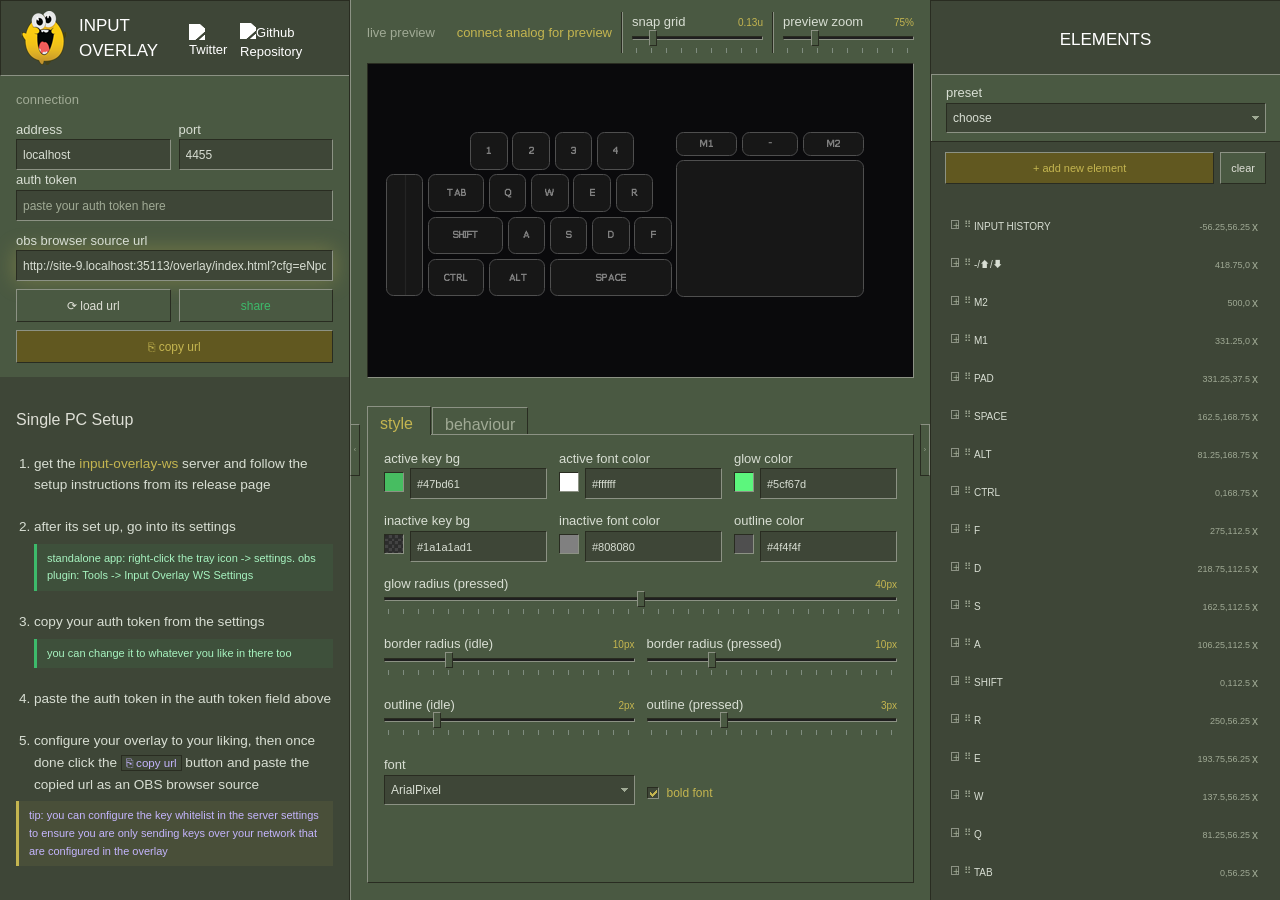
==== commit 765ffe64: "overlay: add local http server file picker from user_mount dir" ====
--- a/overlay/index.html
+++ b/overlay/index.html
@@ -488,8 +488,12 @@
                                 <div style="display: flex; gap: 8px; align-items: flex-end;">
                                     <div class="cfg-field" id="mousepadtexture-field" style="flex: 1">
                                         <label class="cfg-label" for="mousepadtexture">background texture url</label>
-                                        <input class="cfg-input config-input" id="mousepadtexture" type="text"
-                                            placeholder="https://... direct image link">
+                                        <div style="display: flex; gap: 6px;">
+                                            <input class="cfg-input config-input" id="mousepadtexture" type="text"
+                                                placeholder="https://... direct image link" style="flex: 1">
+                                            <button class="cfg-btn" id="mousepadtextureBrowseBtn" type="button"
+                                                style="display: none;">browse user_mount/</button>
+                                        </div>
                                     </div>
                                     <div class="cfg-field">
                                         <label class="cfg-label" for="mousepadtexturezoom">scale</label>
@@ -598,6 +602,18 @@
                             <button class="cfg-btn" id="klAddCancelBtn2">cancel</button>
                         </div>
                     </div>
+                </div>
+            </div>
+
+            <div class="kl-add-popup" id="mousepadtextureFilePopup" style="display:none;">
+                <div class="cs-dialog texture-file-dialog">
+                    <div class="heading">
+                        <div class="wrapper">
+                            <span class="text">choose file from user_mount/<br>(its next to the executable or appimage)</span>
+                        </div>
+                        <button class="cs-btn close" id="mousepadtextureFilePopupCloseBtn"></button>
+                    </div>
+                    <div class="content texture-file-list" id="mousepadtextureFileList"></div>
                 </div>
             </div>
         </aside>
--- a/overlay/style.css
+++ b/overlay/style.css
@@ -3,7 +3,7 @@
 @font-face {
     font-family: 'PerfectDOSVGA437';
     src: url('scripts/fonts/PerfectDOSVGA437Win.woff2') format('woff2'),
-         url('scripts/fonts/PerfectDOSVGA437Win.woff') format('woff');
+        url('scripts/fonts/PerfectDOSVGA437Win.woff') format('woff');
     font-weight: normal;
     font-style: normal;
 }
@@ -2192,6 +2192,48 @@
     pointer-events: none;
 }
 
+.texture-file-dialog {
+    position: relative;
+    right: auto;
+    top: auto;
+    min-width: 380px;
+    max-width: 640px;
+    width: 90vw;
+    height: 75vh;
+    display: flex;
+    flex-direction: column;
+}
+
+.texture-file-list {
+    flex: 1;
+    overflow-y: auto;
+    display: flex;
+    flex-direction: column;
+    font-family: var(--font-ui);
+    font-size: 12px;
+}
+
+.texture-file-picker-item {
+    padding: 5px 8px;
+    color: var(--text);
+    cursor: pointer;
+    white-space: nowrap;
+    overflow: hidden;
+    text-overflow: ellipsis;
+    user-select: none;
+}
+
+.texture-file-picker-item:hover {
+    background: var(--secondary-accent);
+    color: #fff;
+}
+
+.texture-file-picker-empty {
+    padding: 8px;
+    color: var(--disabled-text);
+    font-style: italic;
+}
+
 .kl-add-props {
     padding: 7px 10px 8px;
     flex-shrink: 0;
